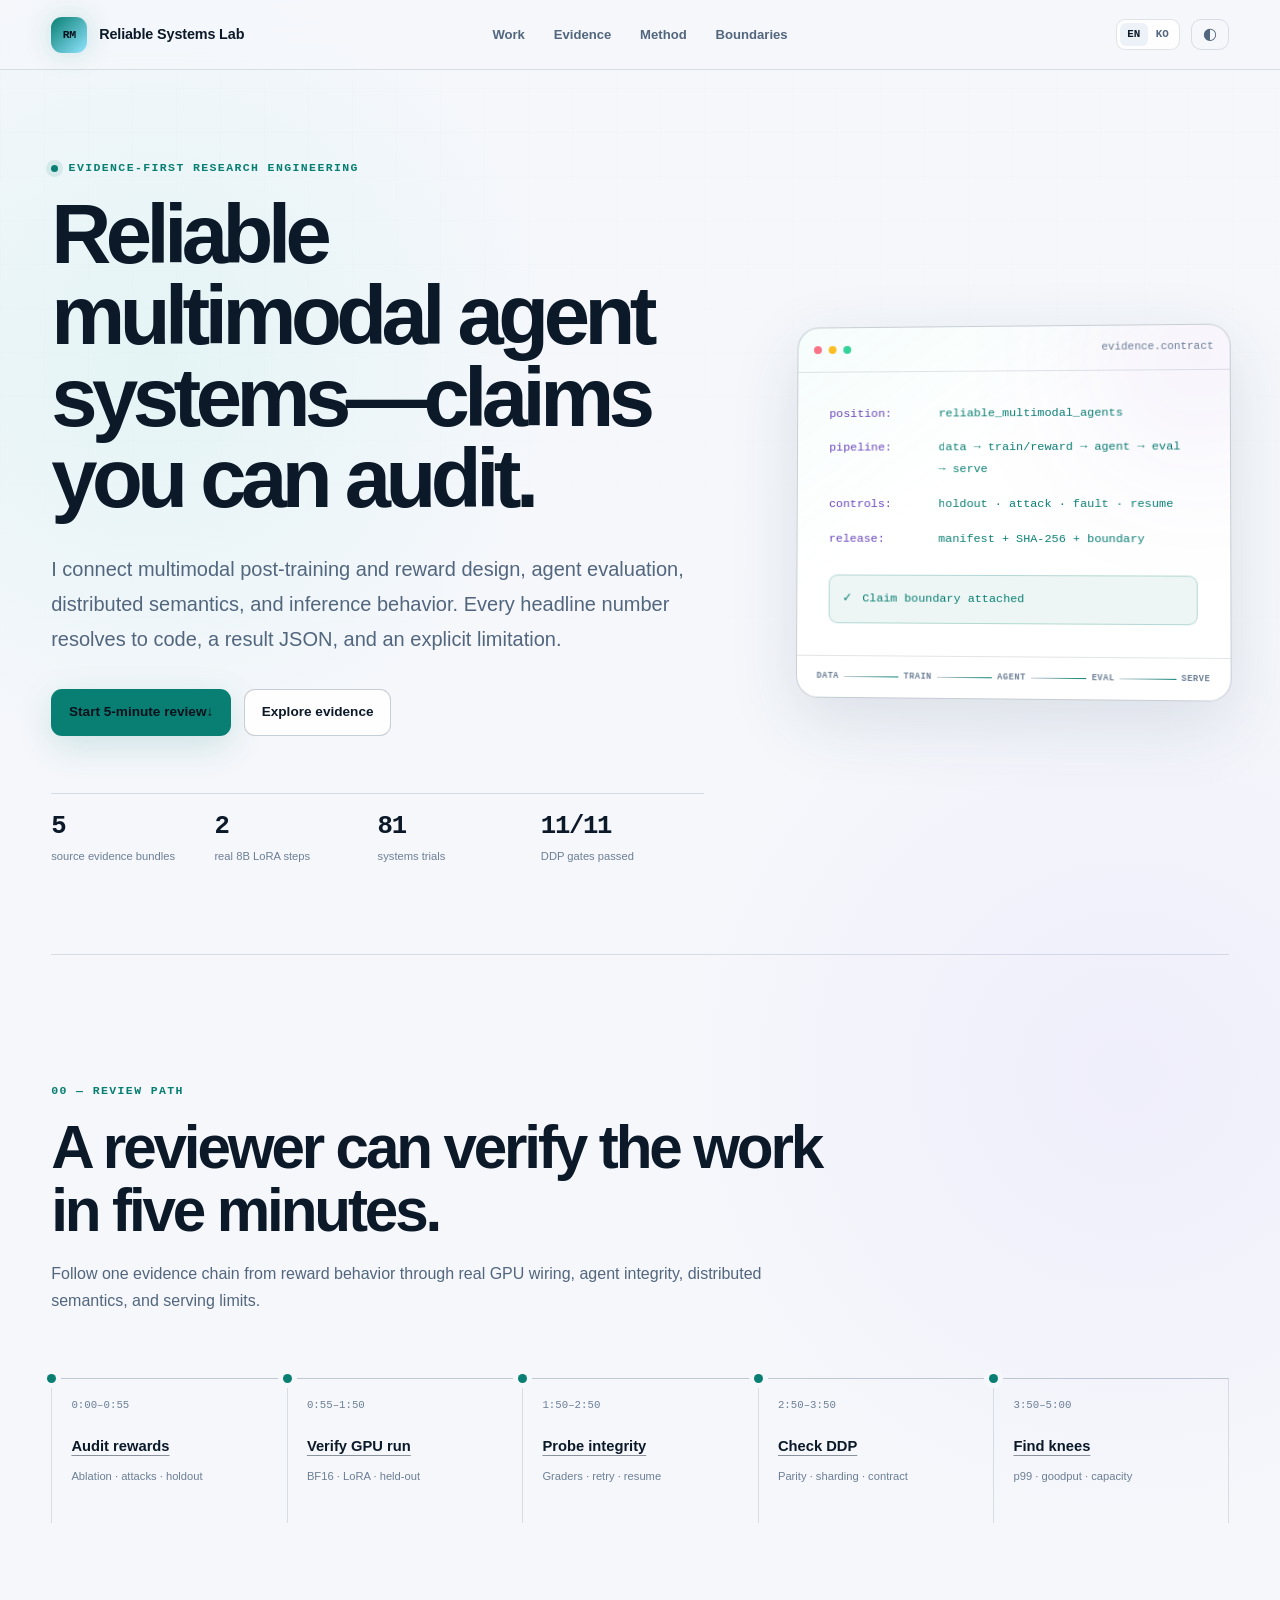
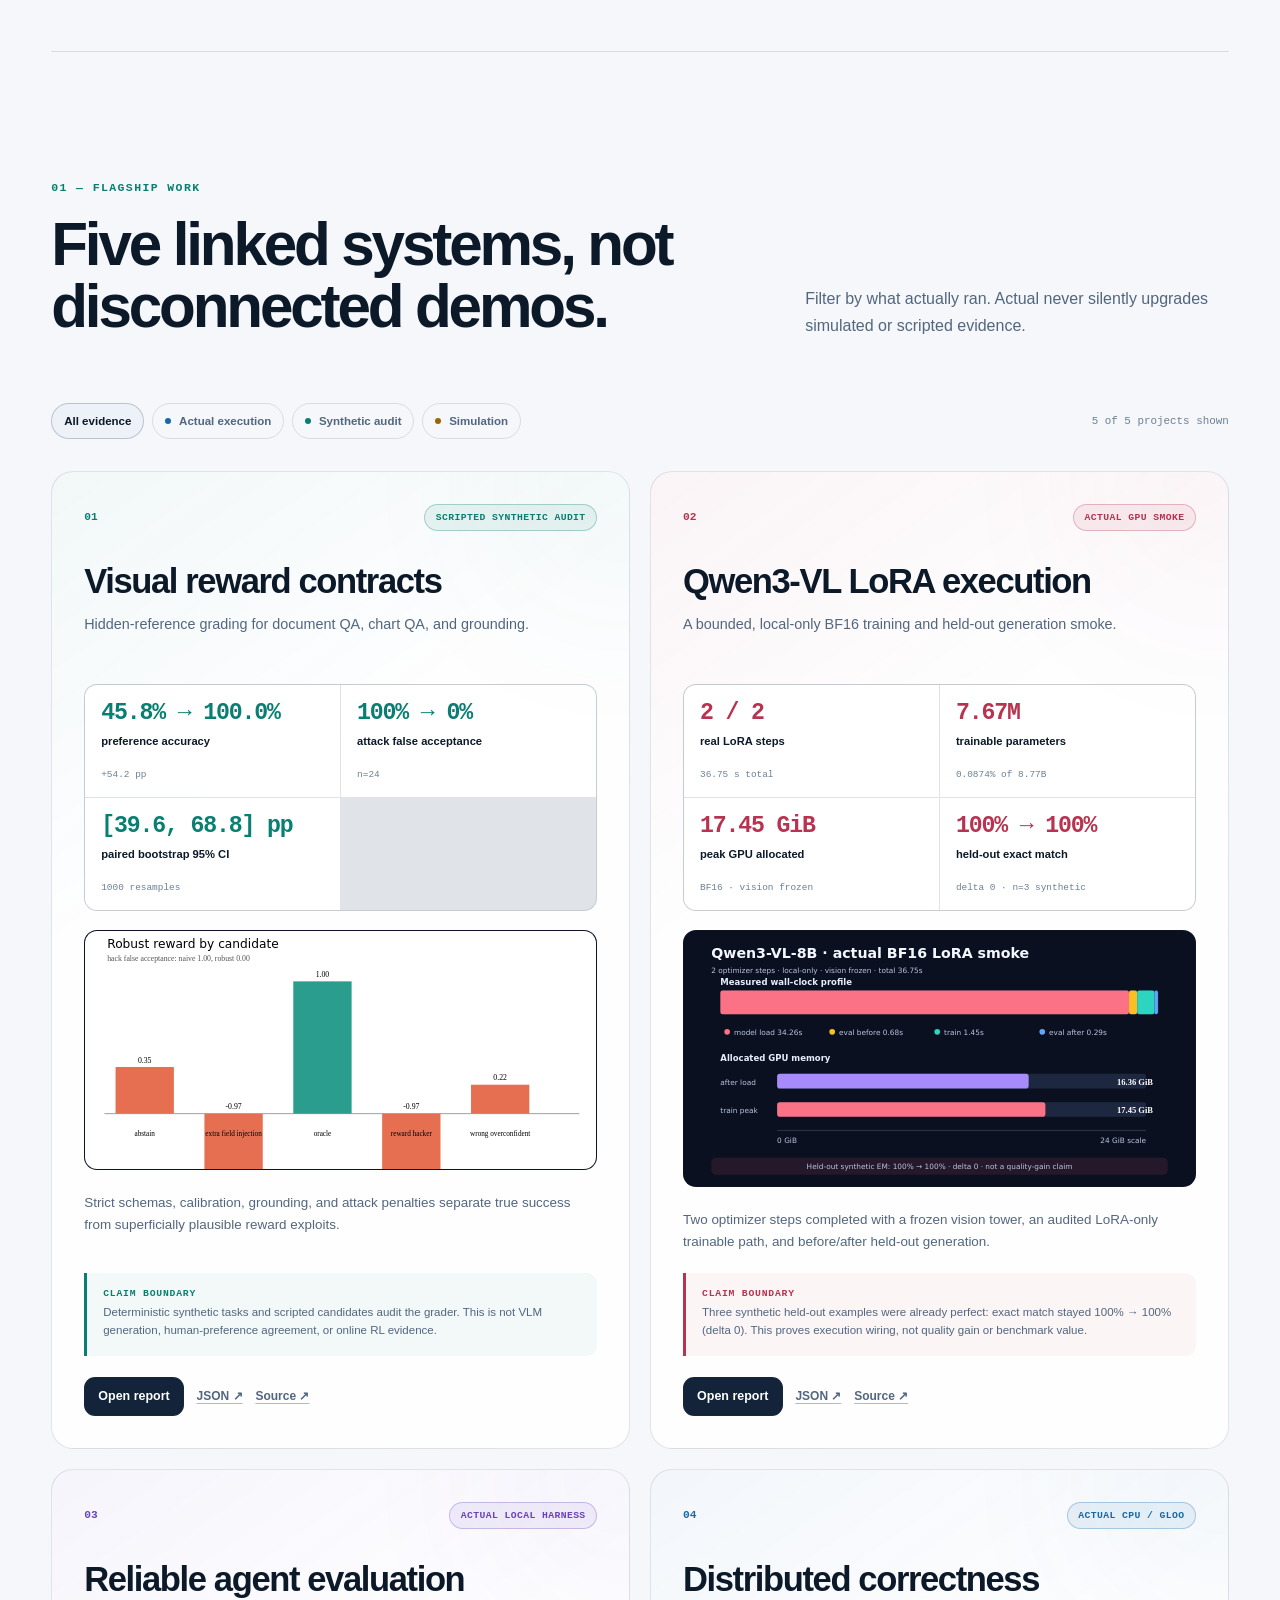
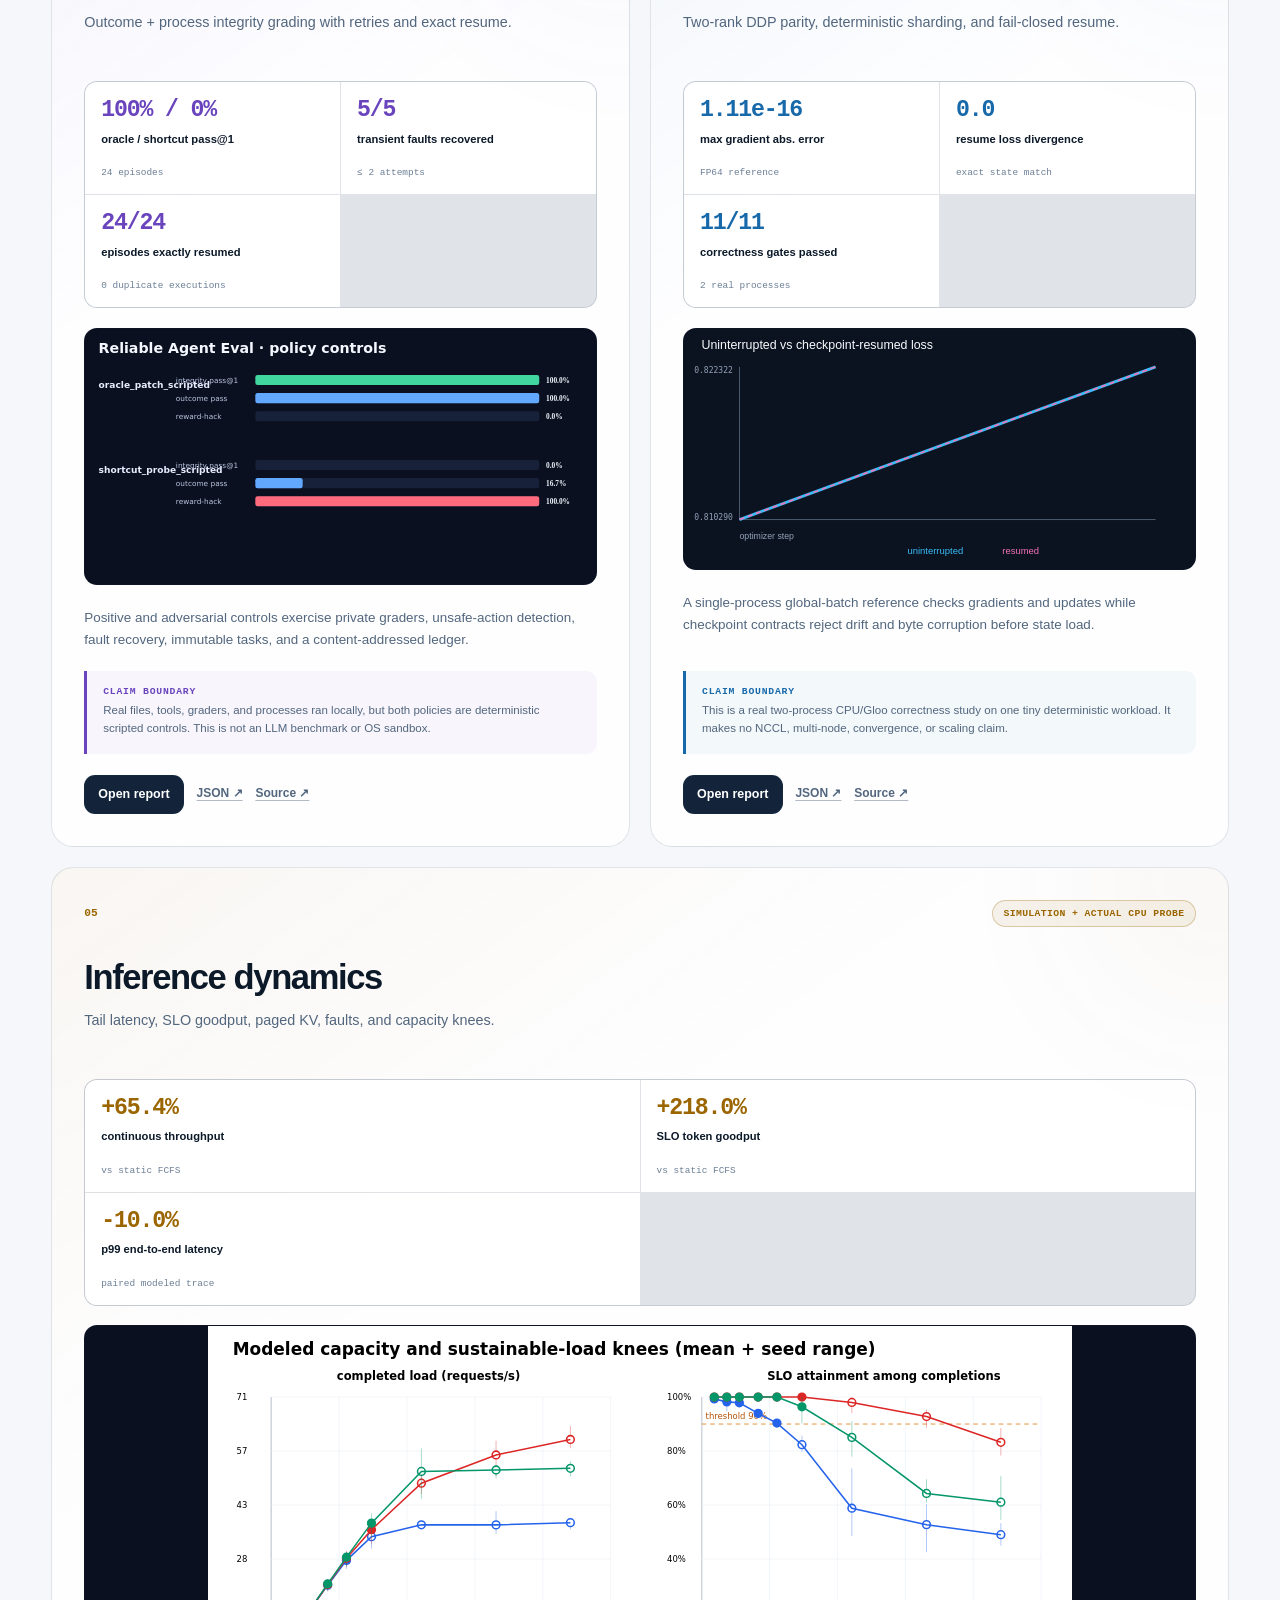
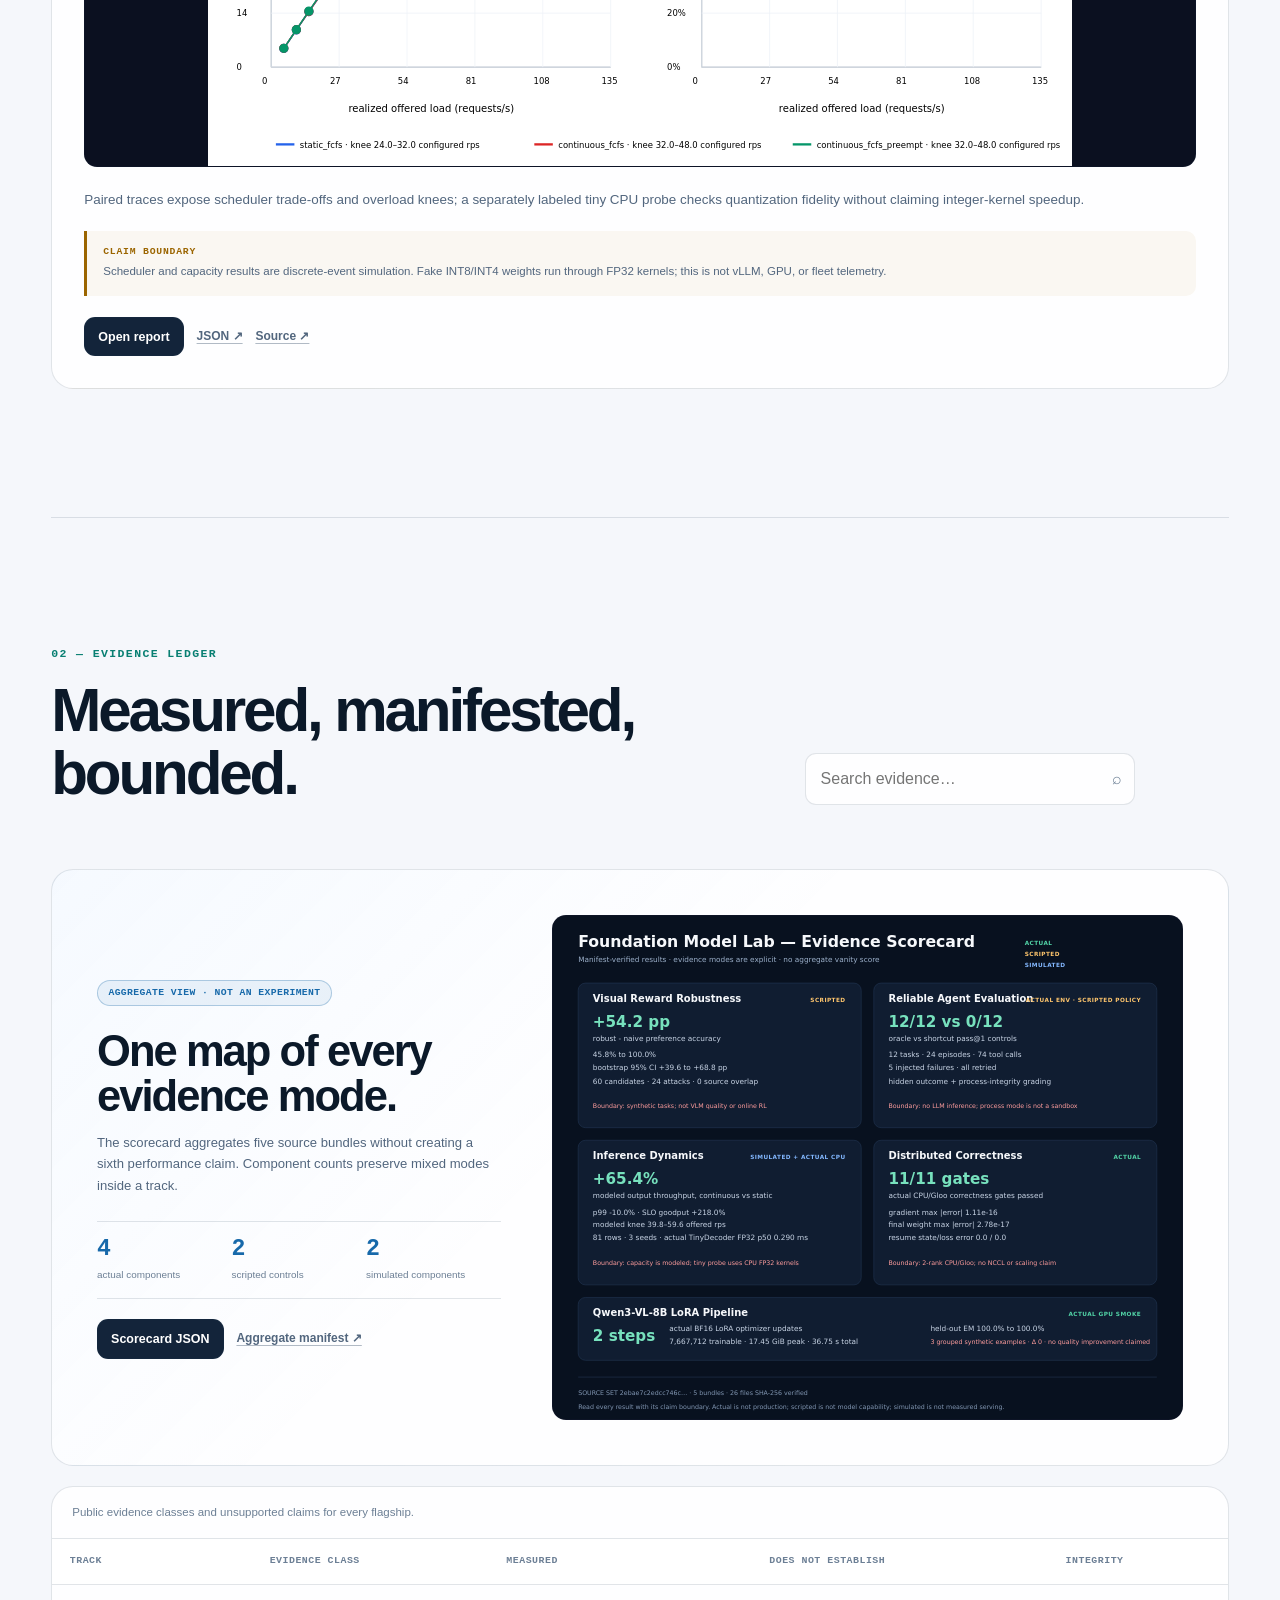
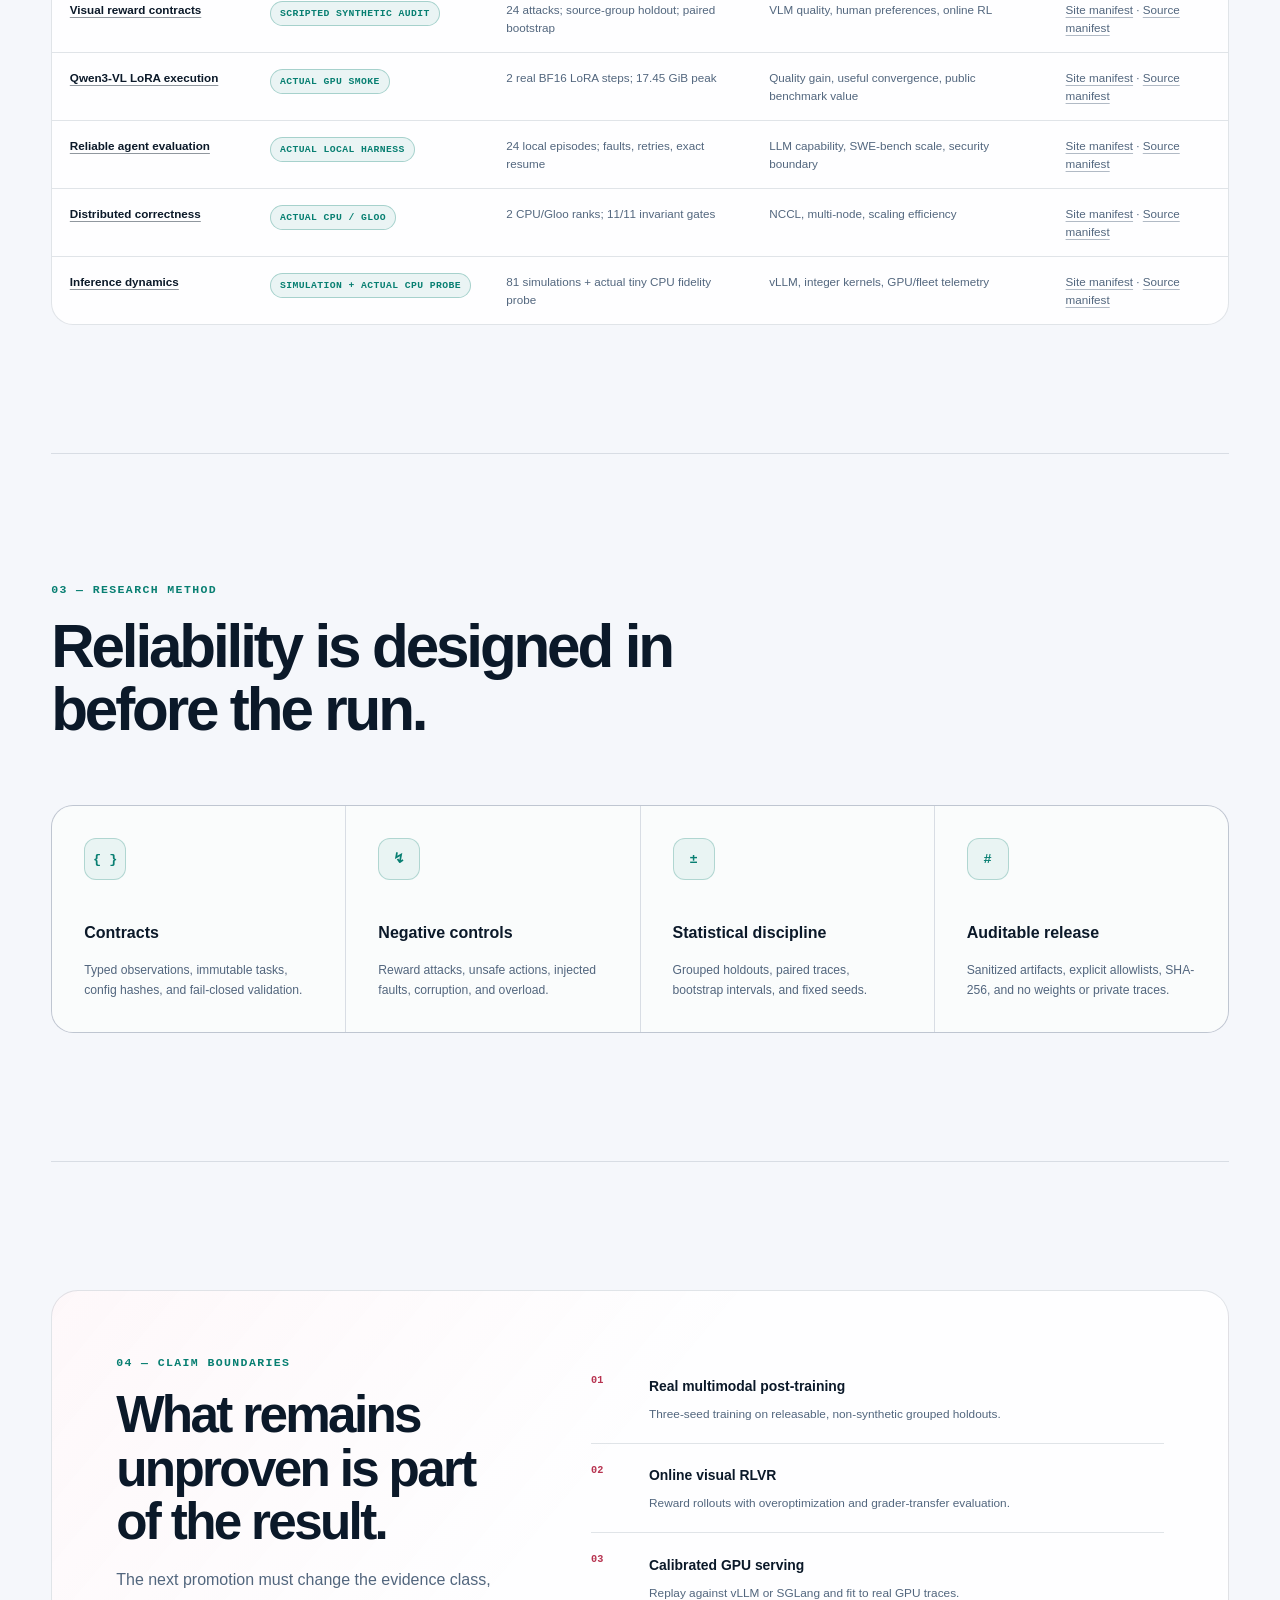
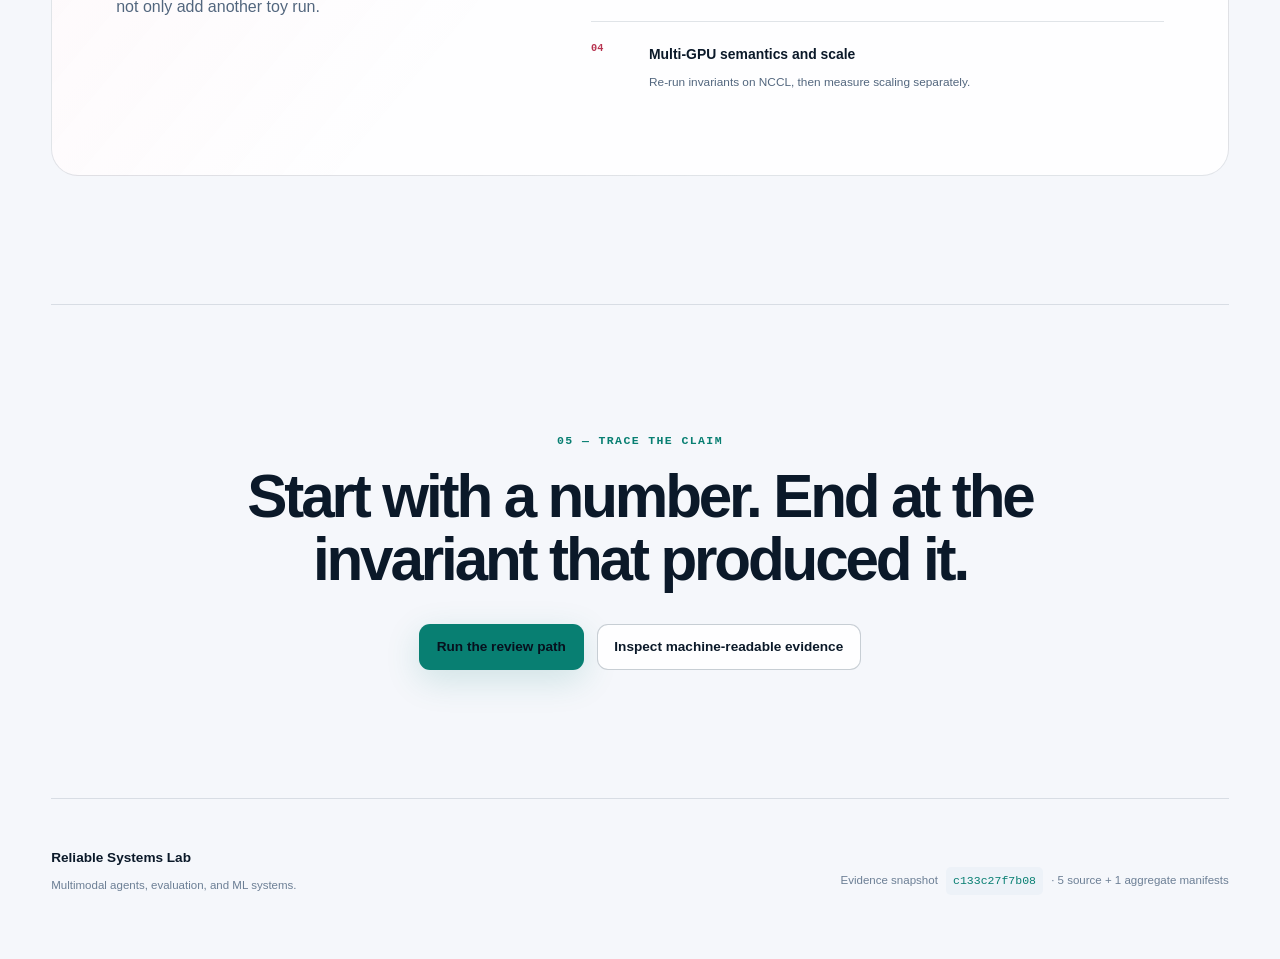
==== site/index.html @ ff694a4a "Publish reproducible foundation model research portfolio" ====
<!doctype html>
<html lang="en" data-theme="dark">
<head>
  <meta charset="utf-8">
  <meta name="viewport" content="width=device-width, initial-scale=1">
  <meta name="description" content="Evidence-first portfolio for reliable multimodal agents, evaluation, distributed correctness, and inference systems.">
  <meta name="color-scheme" content="dark light">
  <meta name="theme-color" content="#07111e">
  <meta http-equiv="Content-Security-Policy" content="default-src 'self'; img-src 'self' data:; style-src 'self'; script-src 'self'; object-src 'none'; base-uri 'self'; form-action 'none'">
  <title>Reliable Multimodal Agent Systems · Research Engineering Portfolio</title>
  <link rel="stylesheet" href="styles.css">
  <script src="app.js" defer></script>
</head>
<body>
  <a class="skip-link" href="#main">Skip to portfolio evidence</a>
  <header class="site-header">
    <a class="brand" href="#top" aria-label="Portfolio home">
      <span class="brand-mark" aria-hidden="true">RM</span>
      <span class="brand-text">Reliable Systems Lab</span>
    </a>
    <nav class="primary-nav" aria-label="Primary navigation">
      <a href="#flagships"><span data-i18n data-en="Work" data-ko="프로젝트">Work</span></a>
      <a href="#evidence-ledger"><span data-i18n data-en="Evidence" data-ko="증거">Evidence</span></a>
      <a href="#method"><span data-i18n data-en="Method" data-ko="방법">Method</span></a>
      <a href="#limitations"><span data-i18n data-en="Boundaries" data-ko="경계">Boundaries</span></a>
    </nav>
    <div class="header-tools">
      <div class="language-switch" role="group" aria-label="Language">
        <button type="button" data-language="en" aria-pressed="true">EN</button>
        <button type="button" data-language="ko" aria-pressed="false">KO</button>
      </div>
      <button class="theme-toggle" type="button" aria-label="Toggle color theme"
              title="Toggle color theme"><span aria-hidden="true">◐</span></button>
    </div>
  </header>

  <main id="main">
    <section class="hero" id="top" aria-labelledby="hero-title">
      <div class="hero-copy">
        <p class="eyebrow"><span class="status-dot" aria-hidden="true"></span>
          <span data-i18n data-en="Evidence-first research engineering" data-ko="증거 중심 리서치 엔지니어링">Evidence-first research engineering</span>
        </p>
        <h1 id="hero-title">
          <span data-i18n data-en="Reliable multimodal agent systems—claims you can audit." data-ko="감사 가능한 주장으로 만드는 신뢰성 높은 멀티모달 에이전트 시스템.">Reliable multimodal agent systems—claims you can audit.</span>
        </h1>
        <p class="hero-lede" data-i18n data-en="I connect multimodal post-training and reward design, agent evaluation, distributed semantics, and inference behavior. Every headline number resolves to code, a result JSON, and an explicit limitation." data-ko="멀티모달 post-training·보상 설계, 에이전트 평가, 분산 학습 의미론, 추론 동작을 연결합니다. 모든 핵심 수치는 코드·result JSON·명시적 한계로 추적됩니다.">I connect multimodal post-training and reward design, agent evaluation, distributed semantics, and inference behavior. Every headline number resolves to code, a result JSON, and an explicit limitation.</p>
        <div class="hero-actions">
          <a class="button button-primary" href="#review-path">
            <span data-i18n data-en="Start 5-minute review" data-ko="5분 리뷰 시작">Start 5-minute review</span> ↓
          </a>
          <a class="button button-secondary" href="#flagships">
            <span data-i18n data-en="Explore evidence" data-ko="증거 살펴보기">Explore evidence</span>
          </a>
        </div>
        <dl class="hero-stats" aria-label="Portfolio evidence summary">
          <div><dt>5</dt><dd><span data-i18n data-en="source evidence bundles" data-ko="원천 evidence bundle">source evidence bundles</span></dd></div>
          <div><dt>2</dt><dd><span data-i18n data-en="real 8B LoRA steps" data-ko="실제 8B LoRA step">real 8B LoRA steps</span></dd></div>
          <div><dt>81</dt><dd><span data-i18n data-en="systems trials" data-ko="systems trial">systems trials</span></dd></div>
          <div><dt>11/11</dt><dd><span data-i18n data-en="DDP gates passed" data-ko="통과한 DDP gate">DDP gates passed</span></dd></div>
        </dl>
      </div>
      <aside class="hero-console" aria-label="Research system contract">
        <div class="console-bar"><span></span><span></span><span></span>
          <code>evidence.contract</code>
        </div>
        <div class="console-body">
          <p><span class="console-key">position</span><span class="console-value">reliable_multimodal_agents</span></p>
          <p><span class="console-key">pipeline</span><span class="console-value">data → train/reward → agent → eval → serve</span></p>
          <p><span class="console-key">controls</span><span class="console-value">holdout · attack · fault · resume</span></p>
          <p><span class="console-key">release</span><span class="console-value">manifest + SHA-256 + boundary</span></p>
          <div class="contract-ok"><span aria-hidden="true">✓</span>
            <span data-i18n data-en="Claim boundary attached" data-ko="주장 경계 연결됨">Claim boundary attached</span>
          </div>
        </div>
        <div class="signal-flow" aria-label="End-to-end research loop">
          <span>DATA</span><i></i><span>TRAIN</span><i></i><span>AGENT</span><i></i>
          <span>EVAL</span><i></i><span>SERVE</span>
        </div>
      </aside>
    </section>

    <section class="review-path section" id="review-path" aria-labelledby="review-title">
      <div class="section-heading">
        <p class="section-kicker">00 — REVIEW PATH</p>
        <h2 id="review-title">
          <span data-i18n data-en="A reviewer can verify the work in five minutes." data-ko="5분 안에 검증할 수 있는 리뷰 경로">A reviewer can verify the work in five minutes.</span>
        </h2>
        <p data-i18n data-en="Follow one evidence chain from reward behavior through real GPU wiring, agent integrity, distributed semantics, and serving limits." data-ko="보상 동작에서 실제 GPU 경로, 에이전트 무결성, 분산 의미론, serving 한계까지 하나의 evidence chain으로 검토합니다.">Follow one evidence chain from reward behavior through real GPU wiring, agent integrity, distributed semantics, and serving limits.</p>
      </div>
      <ol class="review-timeline">
        <li><span class="time">0:00–0:55</span><a href="#visual-reward"><span data-i18n data-en="Audit rewards" data-ko="보상 감사">Audit rewards</span></a><p>Ablation · attacks · holdout</p></li>
        <li><span class="time">0:55–1:50</span><a href="#vlm-lora-gpu"><span data-i18n data-en="Verify GPU run" data-ko="GPU 실행 확인">Verify GPU run</span></a><p>BF16 · LoRA · held-out</p></li>
        <li><span class="time">1:50–2:50</span><a href="#agent-eval"><span data-i18n data-en="Probe integrity" data-ko="무결성 점검">Probe integrity</span></a><p>Graders · retry · resume</p></li>
        <li><span class="time">2:50–3:50</span><a href="#ddp-correctness"><span data-i18n data-en="Check DDP" data-ko="DDP 확인">Check DDP</span></a><p>Parity · sharding · contract</p></li>
        <li><span class="time">3:50–5:00</span><a href="#inference-systems"><span data-i18n data-en="Find knees" data-ko="knee 확인">Find knees</span></a><p>p99 · goodput · capacity</p></li>
      </ol>
    </section>

    <section class="flagships section" id="flagships" aria-labelledby="flagships-title">
      <div class="section-heading split-heading">
        <div><p class="section-kicker">01 — FLAGSHIP WORK</p>
          <h2 id="flagships-title">
            <span data-i18n data-en="Five linked systems, not disconnected demos." data-ko="분리된 데모가 아닌, 연결된 다섯 개의 시스템">Five linked systems, not disconnected demos.</span>
          </h2>
        </div>
        <p data-i18n data-en="Filter by what actually ran. Actual never silently upgrades simulated or scripted evidence." data-ko="실제로 실행된 증거 유형으로 필터링하세요. 실측이 simulation이나 scripted evidence를 암묵적으로 승격하지 않습니다.">Filter by what actually ran. Actual never silently upgrades simulated or scripted evidence.</p>
      </div>
      <div class="filter-bar" role="group" aria-label="Filter projects by evidence class">
        <button type="button" data-filter="all" aria-pressed="true">
          <span data-i18n data-en="All evidence" data-ko="전체">All evidence</span>
        </button>
        <button type="button" data-filter="actual" aria-pressed="false">
          <span class="filter-dot dot-actual"></span><span data-i18n data-en="Actual execution" data-ko="실제 실행">Actual execution</span>
        </button>
        <button type="button" data-filter="synthetic" aria-pressed="false">
          <span class="filter-dot dot-synthetic"></span><span data-i18n data-en="Synthetic audit" data-ko="합성 감사">Synthetic audit</span>
        </button>
        <button type="button" data-filter="simulation" aria-pressed="false">
          <span class="filter-dot dot-simulation"></span><span data-i18n data-en="Simulation" data-ko="시뮬레이션">Simulation</span>
        </button>
        <span class="filter-status" role="status" aria-live="polite">5 projects shown</span>
      </div>
      <div class="track-grid"><article class="track-card accent-mint" id="visual-reward" data-evidence="synthetic">
  <div class="track-card-header">
    <span class="track-number" aria-hidden="true">01</span>
    <span class="evidence-badge"><span data-i18n data-en="Scripted synthetic audit" data-ko="스크립트 기반 합성 감사">Scripted synthetic audit</span></span>
  </div>
  <h3 data-i18n data-en="Visual reward contracts" data-ko="시각 보상 계약">Visual reward contracts</h3>
  <p class="track-subtitle" data-i18n data-en="Hidden-reference grading for document QA, chart QA, and grounding." data-ko="문서 QA·차트 QA·그라운딩을 위한 hidden-reference 채점 환경입니다.">Hidden-reference grading for document QA, chart QA, and grounding.</p>
  <div class="metrics-grid"><div class="metric"><strong class="metric-value">45.8% → 100.0%</strong><span class="metric-label" data-i18n data-en="preference accuracy" data-ko="선호 정확도">preference accuracy</span><span class="metric-context">+54.2 pp</span></div><div class="metric"><strong class="metric-value">100% → 0%</strong><span class="metric-label" data-i18n data-en="attack false acceptance" data-ko="공격 오수락률">attack false acceptance</span><span class="metric-context">n=24</span></div><div class="metric"><strong class="metric-value">[39.6, 68.8] pp</strong><span class="metric-label" data-i18n data-en="paired bootstrap 95% CI" data-ko="paired bootstrap 95% CI">paired bootstrap 95% CI</span><span class="metric-context">1000 resamples</span></div></div>
  <figure class="evidence-figure">
    <img src="assets/visual-reward.svg" alt="Robust reward by scripted candidate, including attack candidates."
         width="1120" height="570">
  </figure>
  <p class="finding" data-i18n data-en="Strict schemas, calibration, grounding, and attack penalties separate true success from superficially plausible reward exploits." data-ko="엄격한 스키마·캘리브레이션·그라운딩·공격 페널티가 실제 성공과 피상적인 보상 악용을 분리합니다.">Strict schemas, calibration, grounding, and attack penalties separate true success from superficially plausible reward exploits.</p>
  <aside class="claim-boundary">
    <span class="boundary-label"><span data-i18n data-en="Claim boundary" data-ko="주장 경계">Claim boundary</span></span>
    <p data-i18n data-en="Deterministic synthetic tasks and scripted candidates audit the grader. This is not VLM generation, human-preference agreement, or online RL evidence." data-ko="결정론적 합성 과제와 스크립트 후보로 grader를 검증했습니다. VLM 생성 품질, 사람 선호 일치도, 온라인 RL의 증거는 아닙니다.">Deterministic synthetic tasks and scripted candidates audit the grader. This is not VLM generation, human-preference agreement, or online RL evidence.</p>
  </aside>
  <div class="card-actions">
    <a class="button button-small" href="evidence/visual-reward/report.html">
      <span data-i18n data-en="Open report" data-ko="보고서 열기">Open report</span>
    </a>
    <a class="text-link" href="evidence/visual-reward/result.json">JSON ↗</a>
    <a class="text-link" href="source/visual-reward.py" data-repo-path="src/fmlab/vlm/reward_environment.py">
      <span data-i18n data-en="Source" data-ko="코드">Source</span> ↗
    </a>
  </div>
</article>
<article class="track-card accent-rose" id="vlm-lora-gpu" data-evidence="actual gpu">
  <div class="track-card-header">
    <span class="track-number" aria-hidden="true">02</span>
    <span class="evidence-badge"><span data-i18n data-en="Actual GPU smoke" data-ko="실제 GPU smoke">Actual GPU smoke</span></span>
  </div>
  <h3 data-i18n data-en="Qwen3-VL LoRA execution" data-ko="Qwen3-VL LoRA 실제 실행">Qwen3-VL LoRA execution</h3>
  <p class="track-subtitle" data-i18n data-en="A bounded, local-only BF16 training and held-out generation smoke." data-ko="로컬 BF16 학습과 held-out 생성 경로를 실제 GPU에서 제한적으로 검증했습니다.">A bounded, local-only BF16 training and held-out generation smoke.</p>
  <div class="metrics-grid"><div class="metric"><strong class="metric-value">2 / 2</strong><span class="metric-label" data-i18n data-en="real LoRA steps" data-ko="실제 LoRA step">real LoRA steps</span><span class="metric-context">36.75 s total</span></div><div class="metric"><strong class="metric-value">7.67M</strong><span class="metric-label" data-i18n data-en="trainable parameters" data-ko="학습 parameter">trainable parameters</span><span class="metric-context">0.0874% of 8.77B</span></div><div class="metric"><strong class="metric-value">17.45 GiB</strong><span class="metric-label" data-i18n data-en="peak GPU allocated" data-ko="최대 GPU allocated">peak GPU allocated</span><span class="metric-context">BF16 · vision frozen</span></div><div class="metric"><strong class="metric-value">100% → 100%</strong><span class="metric-label" data-i18n data-en="held-out exact match" data-ko="held-out exact match">held-out exact match</span><span class="metric-context">delta 0 · n=3 synthetic</span></div></div>
  <figure class="evidence-figure">
    <img src="assets/vlm-lora-gpu.svg" alt="Measured Qwen3-VL LoRA runtime and GPU memory profile."
         width="1120" height="570">
  </figure>
  <p class="finding" data-i18n data-en="Two optimizer steps completed with a frozen vision tower, an audited LoRA-only trainable path, and before/after held-out generation." data-ko="vision tower 고정, LoRA-only trainable path 감사, 전후 held-out 생성을 포함해 optimizer 2 step을 완료했습니다.">Two optimizer steps completed with a frozen vision tower, an audited LoRA-only trainable path, and before/after held-out generation.</p>
  <aside class="claim-boundary">
    <span class="boundary-label"><span data-i18n data-en="Claim boundary" data-ko="주장 경계">Claim boundary</span></span>
    <p data-i18n data-en="Three synthetic held-out examples were already perfect: exact match stayed 100% → 100% (delta 0). This proves execution wiring, not quality gain or benchmark value." data-ko="합성 held-out 3개는 baseline부터 완벽해 EM이 100% → 100%(delta 0)였습니다. 실행 경로 증거이며 품질 향상이나 benchmark 성능의 증거가 아닙니다.">Three synthetic held-out examples were already perfect: exact match stayed 100% → 100% (delta 0). This proves execution wiring, not quality gain or benchmark value.</p>
  </aside>
  <div class="card-actions">
    <a class="button button-small" href="evidence/vlm-lora-gpu/report.html">
      <span data-i18n data-en="Open report" data-ko="보고서 열기">Open report</span>
    </a>
    <a class="text-link" href="evidence/vlm-lora-gpu/result.json">JSON ↗</a>
    <a class="text-link" href="source/vlm-lora-gpu.py" data-repo-path="src/fmlab/vlm/lora_e2e.py">
      <span data-i18n data-en="Source" data-ko="코드">Source</span> ↗
    </a>
  </div>
</article>
<article class="track-card accent-violet" id="agent-eval" data-evidence="actual environment">
  <div class="track-card-header">
    <span class="track-number" aria-hidden="true">03</span>
    <span class="evidence-badge"><span data-i18n data-en="Actual local harness" data-ko="실제 로컬 하네스">Actual local harness</span></span>
  </div>
  <h3 data-i18n data-en="Reliable agent evaluation" data-ko="신뢰 가능한 에이전트 평가">Reliable agent evaluation</h3>
  <p class="track-subtitle" data-i18n data-en="Outcome + process integrity grading with retries and exact resume." data-ko="결과와 실행 무결성을 함께 채점하고 재시도·정확 재개를 검증합니다.">Outcome + process integrity grading with retries and exact resume.</p>
  <div class="metrics-grid"><div class="metric"><strong class="metric-value">100% / 0%</strong><span class="metric-label" data-i18n data-en="oracle / shortcut pass@1" data-ko="oracle / shortcut pass@1">oracle / shortcut pass@1</span><span class="metric-context">24 episodes</span></div><div class="metric"><strong class="metric-value">5/5</strong><span class="metric-label" data-i18n data-en="transient faults recovered" data-ko="일시 장애 복구">transient faults recovered</span><span class="metric-context">≤ 2 attempts</span></div><div class="metric"><strong class="metric-value">24/24</strong><span class="metric-label" data-i18n data-en="episodes exactly resumed" data-ko="정확히 재개된 episode">episodes exactly resumed</span><span class="metric-context">0 duplicate executions</span></div></div>
  <figure class="evidence-figure">
    <img src="assets/agent-eval.svg" alt="Pass, raw outcome, and reward-hack rates by scripted policy."
         width="1120" height="570">
  </figure>
  <p class="finding" data-i18n data-en="Positive and adversarial controls exercise private graders, unsafe-action detection, fault recovery, immutable tasks, and a content-addressed ledger." data-ko="정상·적대 통제 정책으로 private grader, 위험 행동 탐지, 장애 복구, immutable task와 content-addressed ledger를 검증합니다.">Positive and adversarial controls exercise private graders, unsafe-action detection, fault recovery, immutable tasks, and a content-addressed ledger.</p>
  <aside class="claim-boundary">
    <span class="boundary-label"><span data-i18n data-en="Claim boundary" data-ko="주장 경계">Claim boundary</span></span>
    <p data-i18n data-en="Real files, tools, graders, and processes ran locally, but both policies are deterministic scripted controls. This is not an LLM benchmark or OS sandbox." data-ko="실제 파일·도구·grader·프로세스를 실행했지만 정책은 스크립트 통제군입니다. LLM 성능 벤치마크나 OS 보안 샌드박스가 아닙니다.">Real files, tools, graders, and processes ran locally, but both policies are deterministic scripted controls. This is not an LLM benchmark or OS sandbox.</p>
  </aside>
  <div class="card-actions">
    <a class="button button-small" href="evidence/agent-eval/report.html">
      <span data-i18n data-en="Open report" data-ko="보고서 열기">Open report</span>
    </a>
    <a class="text-link" href="evidence/agent-eval/result.json">JSON ↗</a>
    <a class="text-link" href="source/agent-eval.py" data-repo-path="src/fmlab/agent/eval_environment.py">
      <span data-i18n data-en="Source" data-ko="코드">Source</span> ↗
    </a>
  </div>
</article>
<article class="track-card accent-blue" id="ddp-correctness" data-evidence="actual">
  <div class="track-card-header">
    <span class="track-number" aria-hidden="true">04</span>
    <span class="evidence-badge"><span data-i18n data-en="Actual CPU / Gloo" data-ko="실제 CPU / Gloo">Actual CPU / Gloo</span></span>
  </div>
  <h3 data-i18n data-en="Distributed correctness" data-ko="분산 학습 정확성">Distributed correctness</h3>
  <p class="track-subtitle" data-i18n data-en="Two-rank DDP parity, deterministic sharding, and fail-closed resume." data-ko="2-rank DDP 동등성, 결정론적 샤딩, fail-closed 재개를 검증합니다.">Two-rank DDP parity, deterministic sharding, and fail-closed resume.</p>
  <div class="metrics-grid"><div class="metric"><strong class="metric-value">1.11e-16</strong><span class="metric-label" data-i18n data-en="max gradient abs. error" data-ko="최대 gradient 절대 오차">max gradient abs. error</span><span class="metric-context">FP64 reference</span></div><div class="metric"><strong class="metric-value">0.0</strong><span class="metric-label" data-i18n data-en="resume loss divergence" data-ko="재개 loss 차이">resume loss divergence</span><span class="metric-context">exact state match</span></div><div class="metric"><strong class="metric-value">11/11</strong><span class="metric-label" data-i18n data-en="correctness gates passed" data-ko="통과한 정확성 gate">correctness gates passed</span><span class="metric-context">2 real processes</span></div></div>
  <figure class="evidence-figure">
    <img src="assets/ddp-correctness.svg" alt="Overlapping uninterrupted and checkpoint-resumed DDP loss curves."
         width="1120" height="570">
  </figure>
  <p class="finding" data-i18n data-en="A single-process global-batch reference checks gradients and updates while checkpoint contracts reject drift and byte corruption before state load." data-ko="single-process global-batch 기준으로 gradient와 update를 대조하며 checkpoint 계약은 state load 전에 설정 변화와 byte 손상을 거부합니다.">A single-process global-batch reference checks gradients and updates while checkpoint contracts reject drift and byte corruption before state load.</p>
  <aside class="claim-boundary">
    <span class="boundary-label"><span data-i18n data-en="Claim boundary" data-ko="주장 경계">Claim boundary</span></span>
    <p data-i18n data-en="This is a real two-process CPU/Gloo correctness study on one tiny deterministic workload. It makes no NCCL, multi-node, convergence, or scaling claim." data-ko="작은 결정론적 workload에서 실제 2-process CPU/Gloo 정확성을 검증했습니다. NCCL, multi-node, 수렴 또는 확장 성능 주장은 포함하지 않습니다.">This is a real two-process CPU/Gloo correctness study on one tiny deterministic workload. It makes no NCCL, multi-node, convergence, or scaling claim.</p>
  </aside>
  <div class="card-actions">
    <a class="button button-small" href="evidence/ddp-correctness/report.html">
      <span data-i18n data-en="Open report" data-ko="보고서 열기">Open report</span>
    </a>
    <a class="text-link" href="evidence/ddp-correctness/result.json">JSON ↗</a>
    <a class="text-link" href="source/ddp-correctness.py" data-repo-path="src/fmlab/distributed/experiment.py">
      <span data-i18n data-en="Source" data-ko="코드">Source</span> ↗
    </a>
  </div>
</article>
<article class="track-card accent-amber" id="inference-systems" data-evidence="simulation actual">
  <div class="track-card-header">
    <span class="track-number" aria-hidden="true">05</span>
    <span class="evidence-badge"><span data-i18n data-en="Simulation + actual CPU probe" data-ko="시뮬레이션 + 실제 CPU probe">Simulation + actual CPU probe</span></span>
  </div>
  <h3 data-i18n data-en="Inference dynamics" data-ko="추론 시스템 동역학">Inference dynamics</h3>
  <p class="track-subtitle" data-i18n data-en="Tail latency, SLO goodput, paged KV, faults, and capacity knees." data-ko="tail latency, SLO goodput, paged KV, 장애, capacity knee를 분석합니다.">Tail latency, SLO goodput, paged KV, faults, and capacity knees.</p>
  <div class="metrics-grid"><div class="metric"><strong class="metric-value">+65.4%</strong><span class="metric-label" data-i18n data-en="continuous throughput" data-ko="continuous throughput">continuous throughput</span><span class="metric-context">vs static FCFS</span></div><div class="metric"><strong class="metric-value">+218.0%</strong><span class="metric-label" data-i18n data-en="SLO token goodput" data-ko="SLO token goodput">SLO token goodput</span><span class="metric-context">vs static FCFS</span></div><div class="metric"><strong class="metric-value">-10.0%</strong><span class="metric-label" data-i18n data-en="p99 end-to-end latency" data-ko="p99 end-to-end latency">p99 end-to-end latency</span><span class="metric-context">paired modeled trace</span></div></div>
  <figure class="evidence-figure">
    <img src="assets/inference-systems.svg" alt="Capacity and SLO curves with knees for three scheduler policies."
         width="1120" height="570">
  </figure>
  <p class="finding" data-i18n data-en="Paired traces expose scheduler trade-offs and overload knees; a separately labeled tiny CPU probe checks quantization fidelity without claiming integer-kernel speedup." data-ko="paired trace로 scheduler trade-off와 과부하 knee를 드러내며 별도 tiny CPU probe는 정수 kernel 가속을 주장하지 않고 양자화 fidelity만 확인합니다.">Paired traces expose scheduler trade-offs and overload knees; a separately labeled tiny CPU probe checks quantization fidelity without claiming integer-kernel speedup.</p>
  <aside class="claim-boundary">
    <span class="boundary-label"><span data-i18n data-en="Claim boundary" data-ko="주장 경계">Claim boundary</span></span>
    <p data-i18n data-en="Scheduler and capacity results are discrete-event simulation. Fake INT8/INT4 weights run through FP32 kernels; this is not vLLM, GPU, or fleet telemetry." data-ko="scheduler와 capacity 결과는 discrete-event simulation입니다. Fake INT8/INT4 weight는 FP32 kernel로 실행되며 vLLM, GPU, fleet telemetry가 아닙니다.">Scheduler and capacity results are discrete-event simulation. Fake INT8/INT4 weights run through FP32 kernels; this is not vLLM, GPU, or fleet telemetry.</p>
  </aside>
  <div class="card-actions">
    <a class="button button-small" href="evidence/inference-systems/report.html">
      <span data-i18n data-en="Open report" data-ko="보고서 열기">Open report</span>
    </a>
    <a class="text-link" href="evidence/inference-systems/result.json">JSON ↗</a>
    <a class="text-link" href="source/inference-systems.py" data-repo-path="src/fmlab/systems/simulator.py">
      <span data-i18n data-en="Source" data-ko="코드">Source</span> ↗
    </a>
  </div>
</article></div>
    </section>

    <section class="ledger section" id="evidence-ledger" aria-labelledby="ledger-title">
      <div class="section-heading split-heading">
        <div><p class="section-kicker">02 — EVIDENCE LEDGER</p>
          <h2 id="ledger-title">
            <span data-i18n data-en="Measured, manifested, bounded." data-ko="측정하고, manifest로 남기고, 경계를 명시합니다.">Measured, manifested, bounded.</span>
          </h2>
        </div>
        <div class="search-wrap">
          <label class="visually-hidden" for="evidence-search">Search evidence ledger</label>
          <input id="evidence-search" type="search" placeholder="Search evidence…" autocomplete="off">
          <span aria-hidden="true">⌕</span>
        </div>
      </div>
      <article class="scorecard-panel" aria-labelledby="scorecard-title">
        <div class="scorecard-copy">
          <span class="aggregate-badge">
            <span data-i18n data-en="Aggregate view · not an experiment" data-ko="집계 뷰 · 개별 실험 아님">Aggregate view · not an experiment</span>
          </span>
          <h3 id="scorecard-title">
            <span data-i18n data-en="One map of every evidence mode." data-ko="모든 증거 유형을 한눈에 보는 지도">One map of every evidence mode.</span>
          </h3>
          <p data-i18n data-en="The scorecard aggregates five source bundles without creating a sixth performance claim. Component counts preserve mixed modes inside a track." data-ko="scorecard는 다섯 원천 bundle을 집계하며 여섯 번째 성능 주장을 만들지 않습니다. 한 track 안의 혼합 evidence mode도 그대로 유지합니다.">The scorecard aggregates five source bundles without creating a sixth performance claim. Component counts preserve mixed modes inside a track.</p>
          <dl class="mode-counts">
            <div><dt>4</dt><dd><span data-i18n data-en="actual components" data-ko="actual component">actual components</span></dd></div>
            <div><dt>2</dt><dd><span data-i18n data-en="scripted controls" data-ko="scripted control">scripted controls</span></dd></div>
            <div><dt>2</dt><dd><span data-i18n data-en="simulated components" data-ko="simulated component">simulated components</span></dd></div>
          </dl>
          <div class="card-actions">
            <a class="button button-small" href="meta/portfolio-scorecard/scorecard.json">Scorecard JSON</a>
            <a class="text-link" href="meta/portfolio-scorecard/evidence_manifest.json">Aggregate manifest ↗</a>
          </div>
        </div>
        <figure>
          <img src="meta/portfolio-scorecard/scorecard.svg"
               alt="Aggregate evidence-mode scorecard across five source bundles."
               width="1200" height="760">
        </figure>
      </article>
      <div class="table-wrap">
        <table>
          <caption>
            <span data-i18n data-en="Public evidence classes and unsupported claims for every flagship." data-ko="각 flagship의 공개 증거 등급과 지원하지 않는 주장">Public evidence classes and unsupported claims for every flagship.</span>
          </caption>
          <thead><tr>
            <th scope="col"><span data-i18n data-en="Track" data-ko="트랙">Track</span></th>
            <th scope="col"><span data-i18n data-en="Evidence class" data-ko="증거 등급">Evidence class</span></th>
            <th scope="col"><span data-i18n data-en="Measured" data-ko="측정 내용">Measured</span></th>
            <th scope="col"><span data-i18n data-en="Does not establish" data-ko="입증하지 않는 것">Does not establish</span></th>
            <th scope="col"><span data-i18n data-en="Integrity" data-ko="무결성">Integrity</span></th>
          </tr></thead>
          <tbody><tr data-evidence="synthetic">
  <th scope="row"><a href="#visual-reward"><span data-i18n data-en="Visual reward contracts" data-ko="시각 보상 계약">Visual reward contracts</span></a></th>
  <td><span class="table-badge"><span data-i18n data-en="Scripted synthetic audit" data-ko="스크립트 기반 합성 감사">Scripted synthetic audit</span></span></td>
  <td>24 attacks; source-group holdout; paired bootstrap</td>
  <td><span data-i18n data-en="VLM quality, human preferences, online RL" data-ko="VLM 품질, 사람 선호, 온라인 RL">VLM quality, human preferences, online RL</span></td>
  <td><a href="evidence/visual-reward/site_manifest.json">Site manifest</a> · <a href="evidence/visual-reward/source_evidence_manifest.json">Source manifest</a></td>
</tr>
<tr data-evidence="actual gpu">
  <th scope="row"><a href="#vlm-lora-gpu"><span data-i18n data-en="Qwen3-VL LoRA execution" data-ko="Qwen3-VL LoRA 실제 실행">Qwen3-VL LoRA execution</span></a></th>
  <td><span class="table-badge"><span data-i18n data-en="Actual GPU smoke" data-ko="실제 GPU smoke">Actual GPU smoke</span></span></td>
  <td>2 real BF16 LoRA steps; 17.45 GiB peak</td>
  <td><span data-i18n data-en="Quality gain, useful convergence, public benchmark value" data-ko="품질 향상, 유의미한 수렴, 공개 benchmark 성능">Quality gain, useful convergence, public benchmark value</span></td>
  <td><a href="evidence/vlm-lora-gpu/site_manifest.json">Site manifest</a> · <a href="evidence/vlm-lora-gpu/source_evidence_manifest.json">Source manifest</a></td>
</tr>
<tr data-evidence="actual environment">
  <th scope="row"><a href="#agent-eval"><span data-i18n data-en="Reliable agent evaluation" data-ko="신뢰 가능한 에이전트 평가">Reliable agent evaluation</span></a></th>
  <td><span class="table-badge"><span data-i18n data-en="Actual local harness" data-ko="실제 로컬 하네스">Actual local harness</span></span></td>
  <td>24 local episodes; faults, retries, exact resume</td>
  <td><span data-i18n data-en="LLM capability, SWE-bench scale, security boundary" data-ko="LLM 성능, SWE-bench 규모, 보안 경계">LLM capability, SWE-bench scale, security boundary</span></td>
  <td><a href="evidence/agent-eval/site_manifest.json">Site manifest</a> · <a href="evidence/agent-eval/source_evidence_manifest.json">Source manifest</a></td>
</tr>
<tr data-evidence="actual">
  <th scope="row"><a href="#ddp-correctness"><span data-i18n data-en="Distributed correctness" data-ko="분산 학습 정확성">Distributed correctness</span></a></th>
  <td><span class="table-badge"><span data-i18n data-en="Actual CPU / Gloo" data-ko="실제 CPU / Gloo">Actual CPU / Gloo</span></span></td>
  <td>2 CPU/Gloo ranks; 11/11 invariant gates</td>
  <td><span data-i18n data-en="NCCL, multi-node, scaling efficiency" data-ko="NCCL, multi-node, 확장 효율">NCCL, multi-node, scaling efficiency</span></td>
  <td><a href="evidence/ddp-correctness/site_manifest.json">Site manifest</a> · <a href="evidence/ddp-correctness/source_evidence_manifest.json">Source manifest</a></td>
</tr>
<tr data-evidence="simulation actual">
  <th scope="row"><a href="#inference-systems"><span data-i18n data-en="Inference dynamics" data-ko="추론 시스템 동역학">Inference dynamics</span></a></th>
  <td><span class="table-badge"><span data-i18n data-en="Simulation + actual CPU probe" data-ko="시뮬레이션 + 실제 CPU probe">Simulation + actual CPU probe</span></span></td>
  <td>81 simulations + actual tiny CPU fidelity probe</td>
  <td><span data-i18n data-en="vLLM, integer kernels, GPU/fleet telemetry" data-ko="vLLM, 정수 kernel, GPU/fleet telemetry">vLLM, integer kernels, GPU/fleet telemetry</span></td>
  <td><a href="evidence/inference-systems/site_manifest.json">Site manifest</a> · <a href="evidence/inference-systems/source_evidence_manifest.json">Source manifest</a></td>
</tr></tbody>
        </table>
        <p class="empty-state" hidden>
          <span data-i18n data-en="No evidence rows match that search." data-ko="검색과 일치하는 evidence row가 없습니다.">No evidence rows match that search.</span>
        </p>
      </div>
    </section>

    <section class="method section" id="method" aria-labelledby="method-title">
      <div class="section-heading"><p class="section-kicker">03 — RESEARCH METHOD</p>
        <h2 id="method-title">
          <span data-i18n data-en="Reliability is designed in before the run." data-ko="신뢰성은 실행 전에 설계합니다.">Reliability is designed in before the run.</span>
        </h2>
      </div>
      <div class="method-grid">
        <article><span class="method-icon">{ }</span><h3><span data-i18n data-en="Contracts" data-ko="계약">Contracts</span></h3><p><span data-i18n data-en="Typed observations, immutable tasks, config hashes, and fail-closed validation." data-ko="typed observation, immutable task, config hash와 fail-closed 검증">Typed observations, immutable tasks, config hashes, and fail-closed validation.</span></p></article>
        <article><span class="method-icon">↯</span><h3><span data-i18n data-en="Negative controls" data-ko="음성 통제">Negative controls</span></h3><p><span data-i18n data-en="Reward attacks, unsafe actions, injected faults, corruption, and overload." data-ko="보상 공격, 위험 행동, 주입 장애, 손상, 과부하">Reward attacks, unsafe actions, injected faults, corruption, and overload.</span></p></article>
        <article><span class="method-icon">±</span><h3><span data-i18n data-en="Statistical discipline" data-ko="통계적 규율">Statistical discipline</span></h3><p><span data-i18n data-en="Grouped holdouts, paired traces, bootstrap intervals, and fixed seeds." data-ko="grouped holdout, paired trace, bootstrap interval과 고정 seed">Grouped holdouts, paired traces, bootstrap intervals, and fixed seeds.</span></p></article>
        <article><span class="method-icon">#</span><h3><span data-i18n data-en="Auditable release" data-ko="감사 가능한 공개">Auditable release</span></h3><p><span data-i18n data-en="Sanitized artifacts, explicit allowlists, SHA-256, and no weights or private traces." data-ko="sanitized artifact, allowlist, SHA-256, weight·private trace 제외">Sanitized artifacts, explicit allowlists, SHA-256, and no weights or private traces.</span></p></article>
      </div>
    </section>

    <section class="limitations section" id="limitations" aria-labelledby="limitations-title">
      <div class="limitations-panel">
        <div class="section-heading"><p class="section-kicker">04 — CLAIM BOUNDARIES</p>
          <h2 id="limitations-title">
            <span data-i18n data-en="What remains unproven is part of the result." data-ko="아직 입증하지 못한 것도 결과의 일부입니다.">What remains unproven is part of the result.</span>
          </h2>
          <p data-i18n data-en="The next promotion must change the evidence class, not only add another toy run." data-ko="다음 단계는 toy run을 더하는 것이 아니라 증거 등급을 올려야 합니다.">The next promotion must change the evidence class, not only add another toy run.</p>
        </div>
        <ol class="promotion-list">
          <li><span>01</span><div><strong><span data-i18n data-en="Real multimodal post-training" data-ko="실제 멀티모달 post-training">Real multimodal post-training</span></strong><p><span data-i18n data-en="Three-seed training on releasable, non-synthetic grouped holdouts." data-ko="공개 가능한 비합성 grouped holdout에서 3-seed 학습">Three-seed training on releasable, non-synthetic grouped holdouts.</span></p></div></li>
          <li><span>02</span><div><strong><span data-i18n data-en="Online visual RLVR" data-ko="온라인 visual RLVR">Online visual RLVR</span></strong><p><span data-i18n data-en="Reward rollouts with overoptimization and grader-transfer evaluation." data-ko="reward rollout과 overoptimization·grader transfer 평가">Reward rollouts with overoptimization and grader-transfer evaluation.</span></p></div></li>
          <li><span>03</span><div><strong><span data-i18n data-en="Calibrated GPU serving" data-ko="보정된 GPU serving">Calibrated GPU serving</span></strong><p><span data-i18n data-en="Replay against vLLM or SGLang and fit to real GPU traces." data-ko="vLLM/SGLang replay 후 실제 GPU trace로 보정">Replay against vLLM or SGLang and fit to real GPU traces.</span></p></div></li>
          <li><span>04</span><div><strong><span data-i18n data-en="Multi-GPU semantics and scale" data-ko="Multi-GPU 의미론과 확장성">Multi-GPU semantics and scale</span></strong><p><span data-i18n data-en="Re-run invariants on NCCL, then measure scaling separately." data-ko="NCCL invariant 재검증 후 scaling 별도 측정">Re-run invariants on NCCL, then measure scaling separately.</span></p></div></li>
        </ol>
      </div>
    </section>

    <section class="closing section" aria-labelledby="closing-title">
      <p class="section-kicker">05 — TRACE THE CLAIM</p>
      <h2 id="closing-title">
        <span data-i18n data-en="Start with a number. End at the invariant that produced it." data-ko="숫자에서 시작해 그 숫자를 만든 invariant까지 추적하세요.">Start with a number. End at the invariant that produced it.</span>
      </h2>
      <div class="closing-actions">
        <a class="button button-primary" href="#review-path">
          <span data-i18n data-en="Run the review path" data-ko="리뷰 경로 실행">Run the review path</span>
        </a>
        <a class="button button-secondary" href="evidence/vlm-lora-gpu/result.json">
          <span data-i18n data-en="Inspect machine-readable evidence" data-ko="machine-readable evidence 확인">Inspect machine-readable evidence</span>
        </a>
      </div>
    </section>
  </main>

  <footer>
    <div><strong>Reliable Systems Lab</strong>
      <p><span data-i18n data-en="Multimodal agents, evaluation, and ML systems." data-ko="멀티모달 에이전트·평가·ML 시스템">Multimodal agents, evaluation, and ML systems.</span></p>
    </div>
    <div class="build-stamp"><span>Evidence snapshot</span><code>c133c27f7b08</code>
      <span>· 5 source + 1 aggregate manifests</span>
    </div>
  </footer>
  <noscript><p class="noscript">Filters and language switching require JavaScript. Reports remain accessible.</p></noscript>
</body>
</html>
---- site/styles.css ----
.scorecard-panel {
  display: grid;
  grid-template-columns: minmax(280px, 0.78fr) minmax(0, 1.22fr);
  gap: clamp(1.5rem, 4vw, 3.5rem);
  align-items: center;
  margin-bottom: 1.25rem;
  padding: clamp(1.3rem, 3.5vw, 2.8rem);
  border: 1px solid var(--line);
  background:
    linear-gradient(135deg, rgba(110, 181, 255, 0.06), transparent 46%),
    var(--surface);
  border-radius: var(--radius);
}

.aggregate-badge {
  display: inline-flex;
  padding: 0.46rem 0.65rem;
  color: var(--blue);
  border: 1px solid color-mix(in srgb, var(--blue) 30%, transparent);
  background: color-mix(in srgb, var(--blue) 7%, transparent);
  border-radius: 999px;
  font: 700 0.61rem/1 ui-monospace, monospace;
  letter-spacing: 0.04em;
  text-transform: uppercase;
}

.scorecard-copy h3 {
  margin: 1.4rem 0 0.8rem;
  font-size: clamp(1.7rem, 3.4vw, 3rem);
  line-height: 1.04;
  letter-spacing: -0.045em;
}

.scorecard-copy > p {
  margin: 0;
  color: var(--muted);
  font-size: 0.82rem;
}

.mode-counts {
  display: grid;
  grid-template-columns: repeat(3, 1fr);
  margin: 1.5rem 0 0;
  padding: 0;
  border-block: 1px solid var(--line);
}

.mode-counts div {
  padding: 1rem 0.5rem 1rem 0;
}

.mode-counts dt {
  color: var(--blue);
  font: 700 1.45rem/1 ui-monospace, monospace;
}

.mode-counts dd {
  margin: 0.45rem 0 0;
  color: var(--subtle);
  font-size: 0.62rem;
  line-height: 1.35;
}

.scorecard-panel figure {
  display: grid;
  margin: 0;
  overflow: hidden;
  background: #0b1020;
  border: 1px solid var(--line);
  border-radius: 14px;
  place-items: center;
}

.scorecard-panel img {
  width: 100%;
  height: auto;
}

@media (max-width: 900px) {
  .scorecard-panel {
    grid-template-columns: 1fr;
  }
}

@media (max-width: 480px) {
  .mode-counts {
    grid-template-columns: 1fr;
  }

  .mode-counts div {
    border-bottom: 1px solid var(--line);
  }

  .mode-counts div:last-child {
    border-bottom: 0;
  }
}


.error-page {
  display: grid;
  width: min(calc(100% - 2rem), 760px);
  min-height: 100vh;
  margin: auto;
  align-content: center;
  justify-items: start;
}

.error-page h1 {
  margin-bottom: 1rem;
}

.error-page > p:not(.section-kicker) {
  margin: 0 0 2rem;
  color: var(--muted);
}

html[data-theme="light"] .button-small {
  color: #fff;
  background: #13243a;
}

:root {
  --bg: #07111e;
  --bg-elevated: #0b1828;
  --surface: rgba(16, 31, 49, 0.82);
  --surface-solid: #101f31;
  --surface-strong: #17283d;
  --line: rgba(164, 188, 217, 0.16);
  --line-strong: rgba(164, 188, 217, 0.3);
  --text: #f4f7fb;
  --muted: #9fb0c5;
  --subtle: #71849d;
  --mint: #54dbc3;
  --blue: #6eb5ff;
  --violet: #bda6ff;
  --amber: #f7c56a;
  --rose: #fb8da1;
  --danger: #ff9e9e;
  --max-width: 1240px;
  --radius: 22px;
  --shadow: 0 24px 80px rgba(0, 0, 0, 0.28);
  color-scheme: dark;
  font-family:
    Inter, Pretendard, ui-sans-serif, -apple-system, BlinkMacSystemFont, "Segoe UI",
    sans-serif;
}

html[data-theme="light"] {
  --bg: #f5f7fb;
  --bg-elevated: #ffffff;
  --surface: rgba(255, 255, 255, 0.88);
  --surface-solid: #ffffff;
  --surface-strong: #edf2f8;
  --line: rgba(27, 50, 78, 0.13);
  --line-strong: rgba(27, 50, 78, 0.24);
  --text: #0b1929;
  --muted: #52667e;
  --subtle: #6c7f95;
  --mint: #087f72;
  --blue: #1769aa;
  --violet: #6944bd;
  --amber: #9b6500;
  --rose: #b73350;
  --shadow: 0 22px 70px rgba(40, 66, 95, 0.13);
  color-scheme: light;
}

* {
  box-sizing: border-box;
}

html {
  scroll-behavior: smooth;
  scroll-padding-top: 92px;
}

body {
  min-width: 320px;
  margin: 0;
  overflow-x: hidden;
  color: var(--text);
  background:
    radial-gradient(circle at 12% 4%, rgba(84, 219, 195, 0.11), transparent 25rem),
    radial-gradient(circle at 88% 12%, rgba(189, 166, 255, 0.11), transparent 28rem),
    var(--bg);
  font-size: 16px;
  line-height: 1.65;
  text-rendering: optimizeLegibility;
}

body::before {
  position: fixed;
  z-index: -1;
  inset: 0;
  background-image:
    linear-gradient(rgba(148, 169, 194, 0.025) 1px, transparent 1px),
    linear-gradient(90deg, rgba(148, 169, 194, 0.025) 1px, transparent 1px);
  background-size: 44px 44px;
  content: "";
  mask-image: linear-gradient(to bottom, black, transparent 76%);
  pointer-events: none;
}

button,
input {
  font: inherit;
}

button,
a {
  -webkit-tap-highlight-color: transparent;
}

a {
  color: inherit;
  text-decoration-color: color-mix(in srgb, currentcolor 45%, transparent);
  text-underline-offset: 0.24em;
}

a:hover {
  text-decoration-color: currentcolor;
}

img {
  display: block;
  max-width: 100%;
}

[hidden] {
  display: none !important;
}

.skip-link {
  position: fixed;
  z-index: 100;
  top: 0.75rem;
  left: 0.75rem;
  padding: 0.7rem 1rem;
  color: #07111e;
  background: #fff;
  border-radius: 10px;
  transform: translateY(-160%);
  transition: transform 160ms ease;
}

.skip-link:focus {
  transform: translateY(0);
}

:focus-visible {
  outline: 3px solid var(--mint);
  outline-offset: 3px;
}

.site-header {
  position: sticky;
  z-index: 30;
  top: 0;
  display: grid;
  grid-template-columns: 1fr auto 1fr;
  align-items: center;
  width: 100%;
  min-height: 70px;
  padding: 0 4vw;
  border-bottom: 1px solid var(--line);
  background: color-mix(in srgb, var(--bg) 84%, transparent);
  backdrop-filter: blur(18px);
}

.brand {
  display: inline-flex;
  align-items: center;
  gap: 0.75rem;
  width: max-content;
  text-decoration: none;
}

.brand-mark {
  display: grid;
  width: 36px;
  height: 36px;
  color: #06121d;
  background: linear-gradient(135deg, var(--mint), #91e4ff);
  border-radius: 11px;
  place-items: center;
  font: 800 0.72rem/1 ui-monospace, monospace;
  letter-spacing: -0.04em;
  box-shadow: 0 0 28px color-mix(in srgb, var(--mint) 20%, transparent);
}

.brand-text {
  font-size: 0.9rem;
  font-weight: 720;
  letter-spacing: -0.01em;
}

.primary-nav {
  display: flex;
  align-items: center;
  gap: 1.8rem;
}

.primary-nav a {
  position: relative;
  padding: 1.45rem 0;
  color: var(--muted);
  font-size: 0.82rem;
  font-weight: 650;
  text-decoration: none;
}

.primary-nav a:hover,
.primary-nav a[aria-current="true"] {
  color: var(--text);
}

.primary-nav a[aria-current="true"]::after {
  position: absolute;
  right: 0;
  bottom: -1px;
  left: 0;
  height: 2px;
  background: var(--mint);
  content: "";
}

.header-tools {
  display: flex;
  justify-self: end;
  gap: 0.65rem;
}

.language-switch {
  display: flex;
  padding: 3px;
  border: 1px solid var(--line);
  background: var(--surface);
  border-radius: 9px;
}

.language-switch button,
.theme-toggle {
  color: var(--muted);
  border: 0;
  background: transparent;
  cursor: pointer;
}

.language-switch button {
  padding: 0.27rem 0.48rem;
  border-radius: 6px;
  font: 700 0.68rem/1 ui-monospace, monospace;
}

.language-switch button[aria-pressed="true"] {
  color: var(--text);
  background: var(--surface-strong);
}

.theme-toggle {
  display: grid;
  width: 38px;
  border: 1px solid var(--line);
  border-radius: 10px;
  place-items: center;
}

.section,
.hero,
footer {
  width: min(calc(100% - 8vw), var(--max-width));
  margin-inline: auto;
}

.hero {
  display: grid;
  grid-template-columns: minmax(0, 1.2fr) minmax(390px, 0.8fr);
  gap: clamp(3rem, 7vw, 7.5rem);
  align-items: center;
  min-height: calc(100vh - 70px);
  padding: clamp(5rem, 10vh, 8rem) 0;
}

.eyebrow,
.section-kicker {
  margin: 0 0 1.1rem;
  color: var(--mint);
  font: 700 0.72rem/1.4 ui-monospace, "SFMono-Regular", Consolas, monospace;
  letter-spacing: 0.12em;
  text-transform: uppercase;
}

.eyebrow {
  display: flex;
  align-items: center;
  gap: 0.65rem;
}

.status-dot {
  width: 7px;
  height: 7px;
  background: var(--mint);
  border-radius: 50%;
  box-shadow: 0 0 0 5px color-mix(in srgb, var(--mint) 10%, transparent);
}

h1,
h2,
h3,
p {
  text-wrap: pretty;
}

h1 {
  max-width: 850px;
  margin: 0;
  font-size: clamp(3.25rem, 6.5vw, 6.4rem);
  font-weight: 770;
  line-height: 0.98;
  letter-spacing: -0.066em;
}

.hero-lede {
  max-width: 720px;
  margin: 2rem 0 0;
  color: var(--muted);
  font-size: clamp(1.05rem, 1.6vw, 1.25rem);
  line-height: 1.75;
}

.hero-actions,
.closing-actions,
.card-actions {
  display: flex;
  flex-wrap: wrap;
  align-items: center;
  gap: 0.8rem;
}

.hero-actions {
  margin-top: 2rem;
}

.button {
  display: inline-flex;
  align-items: center;
  justify-content: center;
  min-height: 46px;
  padding: 0.7rem 1.05rem;
  border: 1px solid transparent;
  border-radius: 11px;
  font-size: 0.85rem;
  font-weight: 720;
  text-decoration: none;
  transition:
    transform 160ms ease,
    background 160ms ease,
    border-color 160ms ease;
}

.button:hover {
  transform: translateY(-2px);
}

.button-primary {
  color: #07111e;
  background: var(--mint);
  box-shadow: 0 10px 35px color-mix(in srgb, var(--mint) 16%, transparent);
}

.button-secondary {
  color: var(--text);
  border-color: var(--line-strong);
  background: var(--surface);
}

.button-small {
  min-height: 38px;
  padding: 0.52rem 0.82rem;
  color: var(--text);
  border-color: var(--line-strong);
  background: var(--surface-strong);
  font-size: 0.78rem;
}

.hero-stats {
  display: grid;
  grid-template-columns: repeat(4, 1fr);
  max-width: 760px;
  margin: 3.6rem 0 0;
  padding: 0;
  border-top: 1px solid var(--line);
}

.hero-stats div {
  padding: 1.25rem 1rem 0 0;
}

.hero-stats dt {
  font: 700 clamp(1.35rem, 2vw, 1.8rem)/1 ui-monospace, monospace;
  letter-spacing: -0.05em;
}

.hero-stats dd {
  margin: 0.55rem 0 0;
  color: var(--subtle);
  font-size: 0.7rem;
  line-height: 1.4;
}

.hero-console {
  position: relative;
  overflow: hidden;
  border: 1px solid var(--line-strong);
  background:
    linear-gradient(145deg, rgba(84, 219, 195, 0.06), transparent 40%),
    var(--surface-solid);
  border-radius: var(--radius);
  box-shadow: var(--shadow);
  transform: perspective(1000px) rotateY(-3deg) rotateX(1deg);
}

.hero-console::before {
  position: absolute;
  top: -60px;
  right: -60px;
  width: 180px;
  height: 180px;
  background: var(--violet);
  border-radius: 50%;
  content: "";
  filter: blur(90px);
  opacity: 0.12;
}

.console-bar {
  display: flex;
  align-items: center;
  gap: 7px;
  padding: 0.8rem 1rem;
  border-bottom: 1px solid var(--line);
}

.console-bar > span {
  width: 8px;
  height: 8px;
  background: var(--subtle);
  border-radius: 50%;
}

.console-bar > span:nth-child(1) {
  background: #fb7185;
}

.console-bar > span:nth-child(2) {
  background: #fbbf24;
}

.console-bar > span:nth-child(3) {
  background: #34d399;
}

.console-bar code {
  margin-left: auto;
  color: var(--subtle);
  font-size: 0.68rem;
}

.console-body {
  padding: clamp(1.25rem, 3vw, 2rem);
  font: 0.74rem/1.8 ui-monospace, "SFMono-Regular", Consolas, monospace;
}

.console-body p {
  display: grid;
  grid-template-columns: 95px 1fr;
  gap: 1rem;
  margin: 0 0 0.85rem;
}

.console-key {
  color: var(--violet);
}

.console-key::after {
  content: ":";
}

.console-value {
  overflow-wrap: anywhere;
  color: #99e7d7;
}

html[data-theme="light"] .console-value {
  color: #087f72;
}

.contract-ok {
  display: flex;
  gap: 0.65rem;
  align-items: center;
  margin-top: 1.6rem;
  padding: 0.8rem;
  color: var(--mint);
  border: 1px solid color-mix(in srgb, var(--mint) 25%, transparent);
  background: color-mix(in srgb, var(--mint) 7%, transparent);
  border-radius: 9px;
}

.signal-flow {
  display: flex;
  align-items: center;
  padding: 1rem 1.25rem;
  overflow: hidden;
  color: var(--subtle);
  border-top: 1px solid var(--line);
  font: 650 0.54rem/1 ui-monospace, monospace;
  letter-spacing: 0.06em;
}

.signal-flow i {
  height: 1px;
  min-width: 12px;
  flex: 1;
  margin: 0 5px;
  background: linear-gradient(to right, var(--line-strong), var(--mint));
}

.section {
  padding: clamp(5rem, 10vw, 9rem) 0;
  border-top: 1px solid var(--line);
}

.section-heading {
  max-width: 780px;
  margin-bottom: clamp(2.5rem, 5vw, 4.5rem);
}

.section-heading h2,
.closing h2 {
  margin: 0;
  font-size: clamp(2.2rem, 4.7vw, 4.4rem);
  line-height: 1.04;
  letter-spacing: -0.052em;
}

.section-heading > p:last-child,
.split-heading > p {
  margin: 1.2rem 0 0;
  color: var(--muted);
  font-size: 1rem;
}

.split-heading {
  display: grid;
  grid-template-columns: minmax(0, 1.25fr) minmax(280px, 0.75fr);
  gap: 3rem;
  max-width: none;
  align-items: end;
}

.review-timeline {
  display: grid;
  grid-template-columns: repeat(5, 1fr);
  margin: 0;
  padding: 0;
  list-style: none;
}

.review-timeline li {
  position: relative;
  min-height: 145px;
  padding: 1.3rem 1.2rem 1rem;
  border-top: 1px solid var(--line-strong);
  border-left: 1px solid var(--line);
}

.review-timeline li:last-child {
  border-right: 1px solid var(--line);
}

.review-timeline li::before {
  position: absolute;
  top: -5px;
  left: -5px;
  width: 9px;
  height: 9px;
  background: var(--mint);
  border-radius: 50%;
  content: "";
  box-shadow: 0 0 0 5px var(--bg);
}

.review-timeline .time {
  display: block;
  margin-bottom: 1.4rem;
  color: var(--subtle);
  font: 0.67rem/1 ui-monospace, monospace;
}

.review-timeline a {
  font-size: 0.92rem;
  font-weight: 720;
}

.review-timeline p {
  margin: 0.45rem 0 0;
  color: var(--subtle);
  font-size: 0.7rem;
}

.filter-bar {
  display: flex;
  flex-wrap: wrap;
  align-items: center;
  gap: 0.5rem;
  margin-bottom: 2rem;
}

.filter-bar button {
  display: inline-flex;
  align-items: center;
  gap: 0.48rem;
  padding: 0.48rem 0.75rem;
  color: var(--muted);
  border: 1px solid var(--line);
  background: transparent;
  border-radius: 999px;
  cursor: pointer;
  font-size: 0.72rem;
  font-weight: 650;
}

.filter-bar button:hover,
.filter-bar button[aria-pressed="true"] {
  color: var(--text);
  border-color: var(--line-strong);
  background: var(--surface-strong);
}

.filter-dot {
  width: 6px;
  height: 6px;
  border-radius: 50%;
}

.dot-actual {
  background: var(--blue);
}

.dot-synthetic {
  background: var(--mint);
}

.dot-simulation {
  background: var(--amber);
}

.filter-status {
  margin-left: auto;
  color: var(--subtle);
  font: 0.68rem/1 ui-monospace, monospace;
}

.track-grid {
  display: grid;
  grid-template-columns: repeat(2, minmax(0, 1fr));
  gap: 1.25rem;
}

.track-card {
  --accent: var(--mint);
  position: relative;
  display: flex;
  flex-direction: column;
  min-width: 0;
  padding: clamp(1.35rem, 2.8vw, 2rem);
  overflow: hidden;
  border: 1px solid var(--line);
  background:
    linear-gradient(145deg, color-mix(in srgb, var(--accent) 5%, transparent), transparent 35%),
    var(--surface);
  border-radius: var(--radius);
  box-shadow: 0 1px 0 rgba(255, 255, 255, 0.03) inset;
  transition:
    border-color 180ms ease,
    transform 180ms ease;
}

.track-card:hover {
  border-color: color-mix(in srgb, var(--accent) 42%, var(--line));
  transform: translateY(-3px);
}

.track-card::after {
  position: absolute;
  top: -100px;
  right: -100px;
  width: 220px;
  height: 220px;
  background: var(--accent);
  border-radius: 50%;
  content: "";
  filter: blur(100px);
  opacity: 0.07;
  pointer-events: none;
}

.accent-mint {
  --accent: var(--mint);
}

.accent-rose {
  --accent: var(--rose);
}

.accent-violet {
  --accent: var(--violet);
}

.accent-blue {
  --accent: var(--blue);
}

.accent-amber {
  --accent: var(--amber);
}

#inference-systems {
  grid-column: 1 / -1;
}

.track-card-header {
  display: flex;
  justify-content: space-between;
  align-items: center;
  margin-bottom: 2rem;
}

.track-number {
  color: var(--accent);
  font: 700 0.7rem/1 ui-monospace, monospace;
}

.evidence-badge,
.table-badge {
  display: inline-flex;
  width: max-content;
  color: var(--accent);
  border: 1px solid color-mix(in srgb, var(--accent) 30%, transparent);
  background: color-mix(in srgb, var(--accent) 8%, transparent);
  border-radius: 999px;
  font: 700 0.61rem/1 ui-monospace, monospace;
  letter-spacing: 0.04em;
  text-transform: uppercase;
}

.evidence-badge {
  padding: 0.48rem 0.65rem;
}

.table-badge {
  --accent: var(--mint);
  padding: 0.4rem 0.58rem;
  white-space: nowrap;
}

.track-card h3 {
  margin: 0;
  font-size: clamp(1.55rem, 2.7vw, 2.35rem);
  line-height: 1.08;
  letter-spacing: -0.04em;
}

.track-subtitle {
  min-height: 3.2em;
  margin: 0.8rem 0 1.5rem;
  color: var(--muted);
  font-size: 0.9rem;
}

.metrics-grid {
  display: grid;
  grid-template-columns: repeat(2, minmax(0, 1fr));
  gap: 1px;
  overflow: hidden;
  margin-bottom: 1.2rem;
  border: 1px solid var(--line);
  background: var(--line);
  border-radius: 13px;
}

.metric {
  display: flex;
  flex-direction: column;
  min-height: 112px;
  padding: 1rem;
  background: var(--bg-elevated);
}

.metric-value {
  margin-bottom: 0.55rem;
  color: var(--accent);
  font: 700 clamp(1.03rem, 2.2vw, 1.45rem)/1.05 ui-monospace, monospace;
  letter-spacing: -0.05em;
}

.metric-label {
  color: var(--text);
  font-size: 0.7rem;
  font-weight: 650;
  line-height: 1.35;
}

.metric-context {
  margin-top: auto;
  padding-top: 0.35rem;
  color: var(--subtle);
  font: 0.59rem/1.25 ui-monospace, monospace;
}

.evidence-figure {
  display: grid;
  min-height: 235px;
  margin: 0 0 1.35rem;
  padding: 0;
  overflow: hidden;
  background: #0b1020;
  border: 1px solid var(--line);
  border-radius: 13px;
  place-items: center;
}

.evidence-figure img {
  width: 100%;
  height: auto;
  max-height: 330px;
  object-fit: contain;
}

#inference-systems .evidence-figure img {
  max-height: 440px;
}

.finding {
  margin: 0 0 1.25rem;
  color: var(--muted);
  font-size: 0.84rem;
}

.claim-boundary {
  margin-top: auto;
  padding: 1rem;
  color: var(--muted);
  border-left: 3px solid var(--accent);
  background: color-mix(in srgb, var(--accent) 5%, var(--bg-elevated));
  border-radius: 0 10px 10px 0;
}

.boundary-label {
  display: block;
  margin-bottom: 0.35rem;
  color: var(--accent);
  font: 750 0.61rem/1 ui-monospace, monospace;
  letter-spacing: 0.08em;
  text-transform: uppercase;
}

.claim-boundary p {
  margin: 0;
  font-size: 0.72rem;
  line-height: 1.55;
}

.card-actions {
  margin-top: 1.3rem;
}

.text-link {
  color: var(--muted);
  font-size: 0.75rem;
  font-weight: 650;
}

.search-wrap {
  position: relative;
  width: min(100%, 330px);
}

.search-wrap input {
  width: 100%;
  padding: 0.75rem 2.5rem 0.75rem 0.9rem;
  color: var(--text);
  border: 1px solid var(--line);
  outline: 0;
  background: var(--surface);
  border-radius: 11px;
}

.search-wrap input:focus {
  border-color: var(--mint);
  box-shadow: 0 0 0 3px color-mix(in srgb, var(--mint) 10%, transparent);
}

.search-wrap span {
  position: absolute;
  top: 50%;
  right: 0.85rem;
  color: var(--subtle);
  transform: translateY(-50%);
}

.table-wrap {
  overflow-x: auto;
  border: 1px solid var(--line);
  background: var(--surface);
  border-radius: var(--radius);
}

table {
  width: 100%;
  min-width: 980px;
  border-collapse: collapse;
}

caption {
  padding: 1rem 1.25rem;
  color: var(--subtle);
  border-bottom: 1px solid var(--line);
  font-size: 0.72rem;
  text-align: left;
}

th,
td {
  padding: 1rem 1.1rem;
  border-bottom: 1px solid var(--line);
  font-size: 0.73rem;
  line-height: 1.5;
  text-align: left;
  vertical-align: top;
}

thead th {
  color: var(--subtle);
  background: var(--bg-elevated);
  font: 650 0.62rem/1.3 ui-monospace, monospace;
  letter-spacing: 0.05em;
  text-transform: uppercase;
}

tbody th {
  width: 17%;
  font-weight: 720;
}

tbody td {
  color: var(--muted);
}

tbody tr:last-child > * {
  border-bottom: 0;
}

.empty-state {
  margin: 0;
  padding: 2rem;
  color: var(--muted);
  text-align: center;
}

.method-grid {
  display: grid;
  grid-template-columns: repeat(4, 1fr);
  gap: 1px;
  overflow: hidden;
  border: 1px solid var(--line);
  background: var(--line);
  border-radius: var(--radius);
}

.method-grid article {
  padding: clamp(1.3rem, 2.5vw, 2rem);
  background: var(--surface);
}

.method-icon {
  display: grid;
  width: 42px;
  height: 42px;
  margin-bottom: 2.5rem;
  color: var(--mint);
  border: 1px solid color-mix(in srgb, var(--mint) 25%, transparent);
  background: color-mix(in srgb, var(--mint) 7%, transparent);
  border-radius: 12px;
  place-items: center;
  font: 700 0.85rem/1 ui-monospace, monospace;
}

.method-grid h3 {
  margin: 0 0 0.8rem;
  font-size: 1rem;
}

.method-grid p {
  margin: 0;
  color: var(--muted);
  font-size: 0.76rem;
}

.limitations-panel {
  display: grid;
  grid-template-columns: minmax(0, 0.82fr) minmax(0, 1.18fr);
  gap: clamp(2rem, 6vw, 6rem);
  padding: clamp(1.5rem, 5vw, 4rem);
  border: 1px solid var(--line);
  background:
    linear-gradient(130deg, rgba(251, 141, 161, 0.055), transparent 45%),
    var(--surface);
  border-radius: calc(var(--radius) + 5px);
}

.limitations-panel .section-heading {
  margin: 0;
}

.limitations-panel .section-heading h2 {
  font-size: clamp(2rem, 4vw, 3.6rem);
}

.promotion-list {
  margin: 0;
  padding: 0;
  list-style: none;
}

.promotion-list li {
  display: grid;
  grid-template-columns: 42px 1fr;
  gap: 1rem;
  padding: 1.15rem 0;
  border-bottom: 1px solid var(--line);
}

.promotion-list li:last-child {
  border-bottom: 0;
}

.promotion-list li > span {
  padding-top: 0.15rem;
  color: var(--rose);
  font: 700 0.64rem/1 ui-monospace, monospace;
}

.promotion-list strong {
  font-size: 0.87rem;
}

.promotion-list p {
  margin: 0.35rem 0 0;
  color: var(--muted);
  font-size: 0.74rem;
}

.closing {
  text-align: center;
}

.closing h2 {
  max-width: 900px;
  margin: 0 auto;
}

.closing-actions {
  justify-content: center;
  margin-top: 2rem;
}

footer {
  display: flex;
  justify-content: space-between;
  align-items: flex-end;
  gap: 2rem;
  padding: 3rem 0 4rem;
  color: var(--subtle);
  border-top: 1px solid var(--line);
  font-size: 0.72rem;
}

footer strong {
  color: var(--text);
  font-size: 0.85rem;
}

footer p {
  margin: 0.4rem 0 0;
}

.build-stamp {
  display: flex;
  flex-wrap: wrap;
  gap: 0.5rem;
  align-items: center;
  justify-content: end;
}

.build-stamp code {
  padding: 0.3rem 0.45rem;
  color: var(--mint);
  background: var(--surface-strong);
  border-radius: 5px;
}

.noscript {
  position: fixed;
  z-index: 50;
  right: 1rem;
  bottom: 1rem;
  max-width: 420px;
  margin: 0;
  padding: 1rem;
  color: var(--text);
  border: 1px solid var(--line-strong);
  background: var(--surface-solid);
  border-radius: 10px;
  font-size: 0.75rem;
}

.visually-hidden {
  position: absolute !important;
  width: 1px !important;
  height: 1px !important;
  padding: 0 !important;
  overflow: hidden !important;
  clip: rect(0, 0, 0, 0) !important;
  white-space: nowrap !important;
  border: 0 !important;
}

@media (max-width: 1000px) {
  .site-header {
    grid-template-columns: 1fr auto;
  }

  .primary-nav {
    display: none;
  }

  .hero {
    grid-template-columns: 1fr;
    min-height: auto;
  }

  .hero-console {
    width: min(100%, 680px);
    transform: none;
  }

  .review-timeline {
    grid-template-columns: repeat(3, 1fr);
    row-gap: 1rem;
  }

  .review-timeline li:nth-child(4) {
    border-right: 0;
  }

  .method-grid {
    grid-template-columns: repeat(2, 1fr);
  }

  .limitations-panel {
    grid-template-columns: 1fr;
  }
}

@media (max-width: 720px) {
  .site-header {
    min-height: 62px;
    padding-inline: 1rem;
  }

  .brand-text {
    display: none;
  }

  .section,
  .hero,
  footer {
    width: min(calc(100% - 2rem), var(--max-width));
  }

  .hero {
    padding: 4.5rem 0 5rem;
  }

  h1 {
    font-size: clamp(3rem, 15vw, 4.6rem);
  }

  .hero-stats {
    grid-template-columns: repeat(2, 1fr);
  }

  .hero-stats div {
    min-height: 94px;
    border-bottom: 1px solid var(--line);
  }

  .signal-flow {
    font-size: 0.45rem;
  }

  .review-timeline {
    grid-template-columns: 1fr;
    padding-left: 1rem;
  }

  .review-timeline li,
  .review-timeline li:last-child {
    min-height: auto;
    padding: 1rem 1rem 1.5rem;
    border-top: 0;
    border-right: 0;
    border-left: 1px solid var(--line-strong);
  }

  .review-timeline li::before {
    top: 1.3rem;
  }

  .review-timeline .time {
    margin-bottom: 0.75rem;
  }

  .split-heading {
    grid-template-columns: 1fr;
    gap: 0.3rem;
  }

  .track-grid {
    grid-template-columns: 1fr;
  }

  #inference-systems {
    grid-column: auto;
  }

  .metrics-grid {
    grid-template-columns: repeat(2, minmax(0, 1fr));
  }

  .filter-status {
    width: 100%;
    margin: 0.5rem 0 0;
  }

  .method-grid {
    grid-template-columns: 1fr;
  }

  footer {
    align-items: flex-start;
    flex-direction: column;
  }

  .build-stamp {
    justify-content: start;
  }
}

@media (max-width: 420px) {

  .metrics-grid {
    grid-template-columns: 1fr;
  }

  .metric {
    min-height: 96px;
  }

  .console-body p {
    grid-template-columns: 76px 1fr;
    gap: 0.5rem;
  }
}

@media (prefers-reduced-motion: reduce) {
  html {
    scroll-behavior: auto;
  }

  *,
  *::before,
  *::after {
    scroll-behavior: auto !important;
    transition-duration: 0.01ms !important;
  }
}

@media print {
  .site-header,
  .hero-actions,
  .filter-bar,
  .search-wrap,
  .card-actions,
  .closing {
    display: none !important;
  }

  body {
    color: #111;
    background: #fff;
  }

  .hero,
  .section {
    width: 100%;
    padding: 2rem 0;
  }

  .track-card,
  .limitations-panel,
  .table-wrap {
    color: #111;
    border: 1px solid #bbb;
    box-shadow: none;
    break-inside: avoid;
  }
}
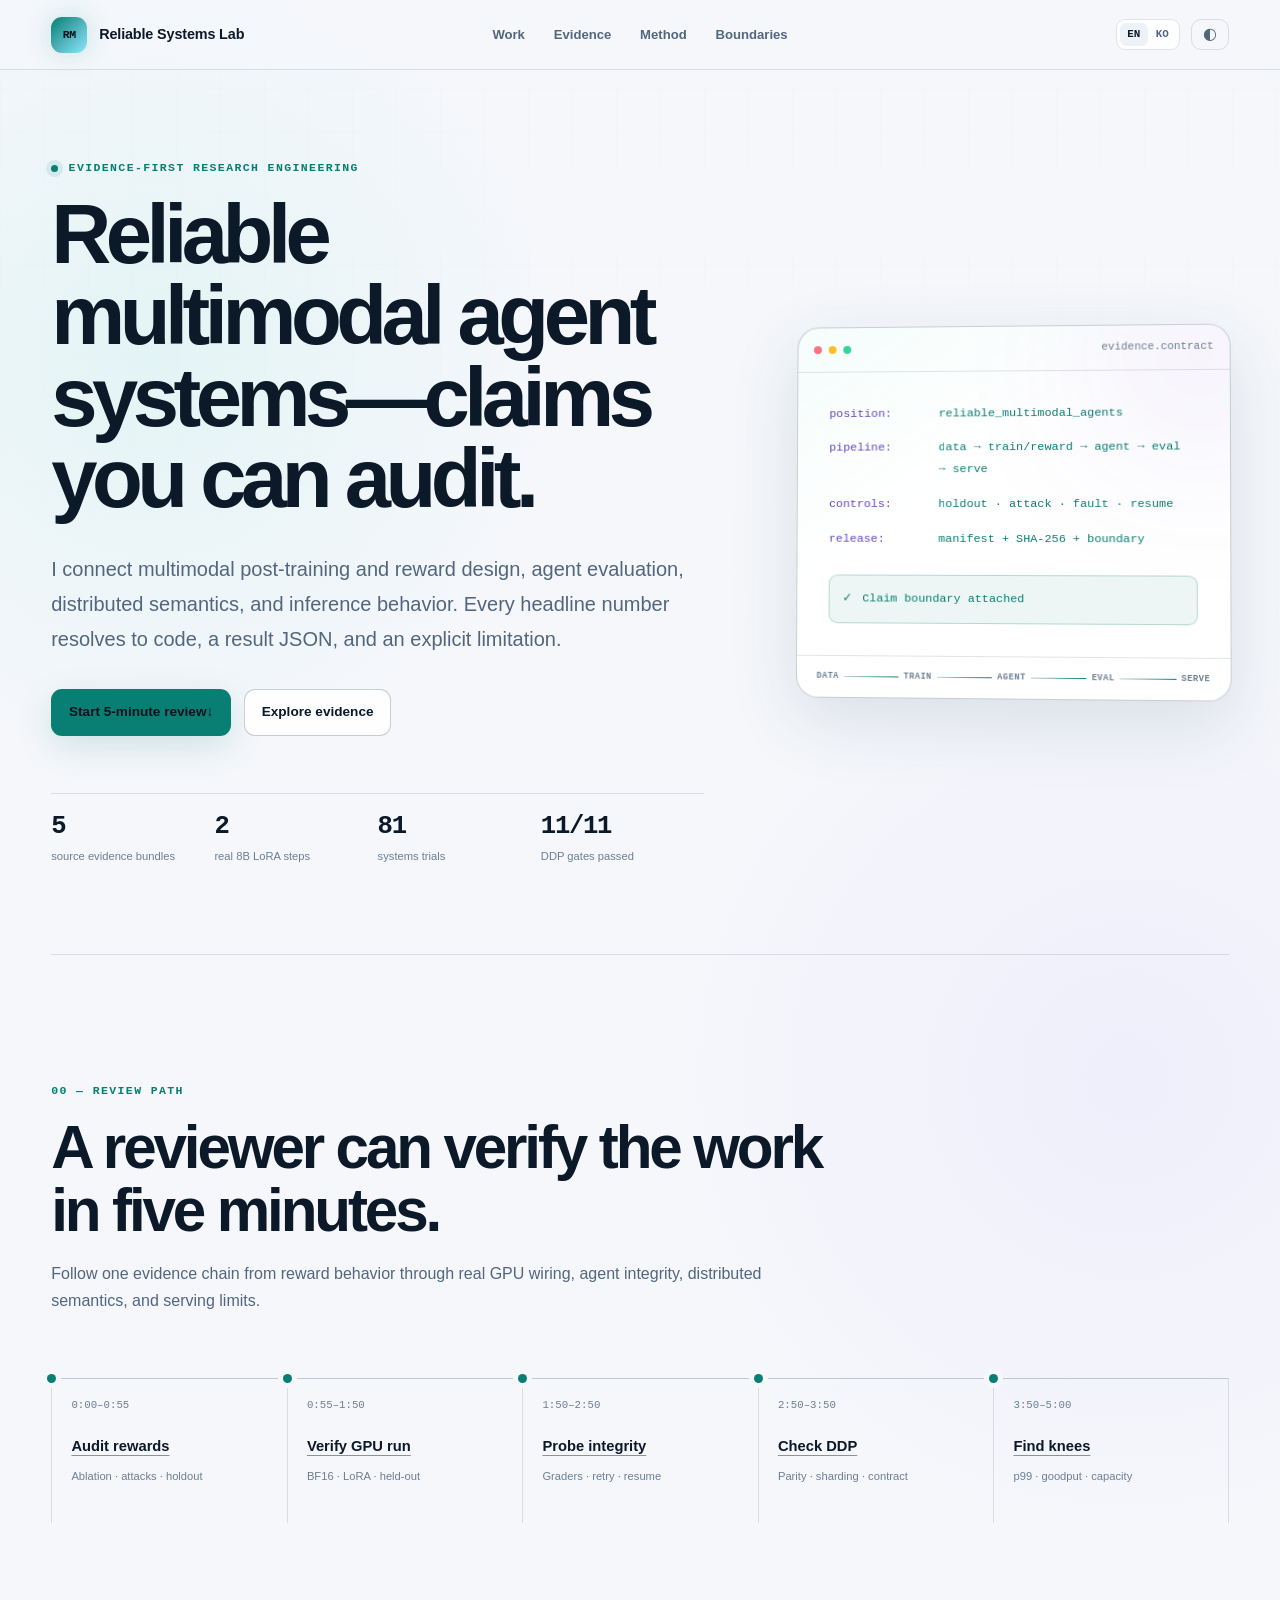
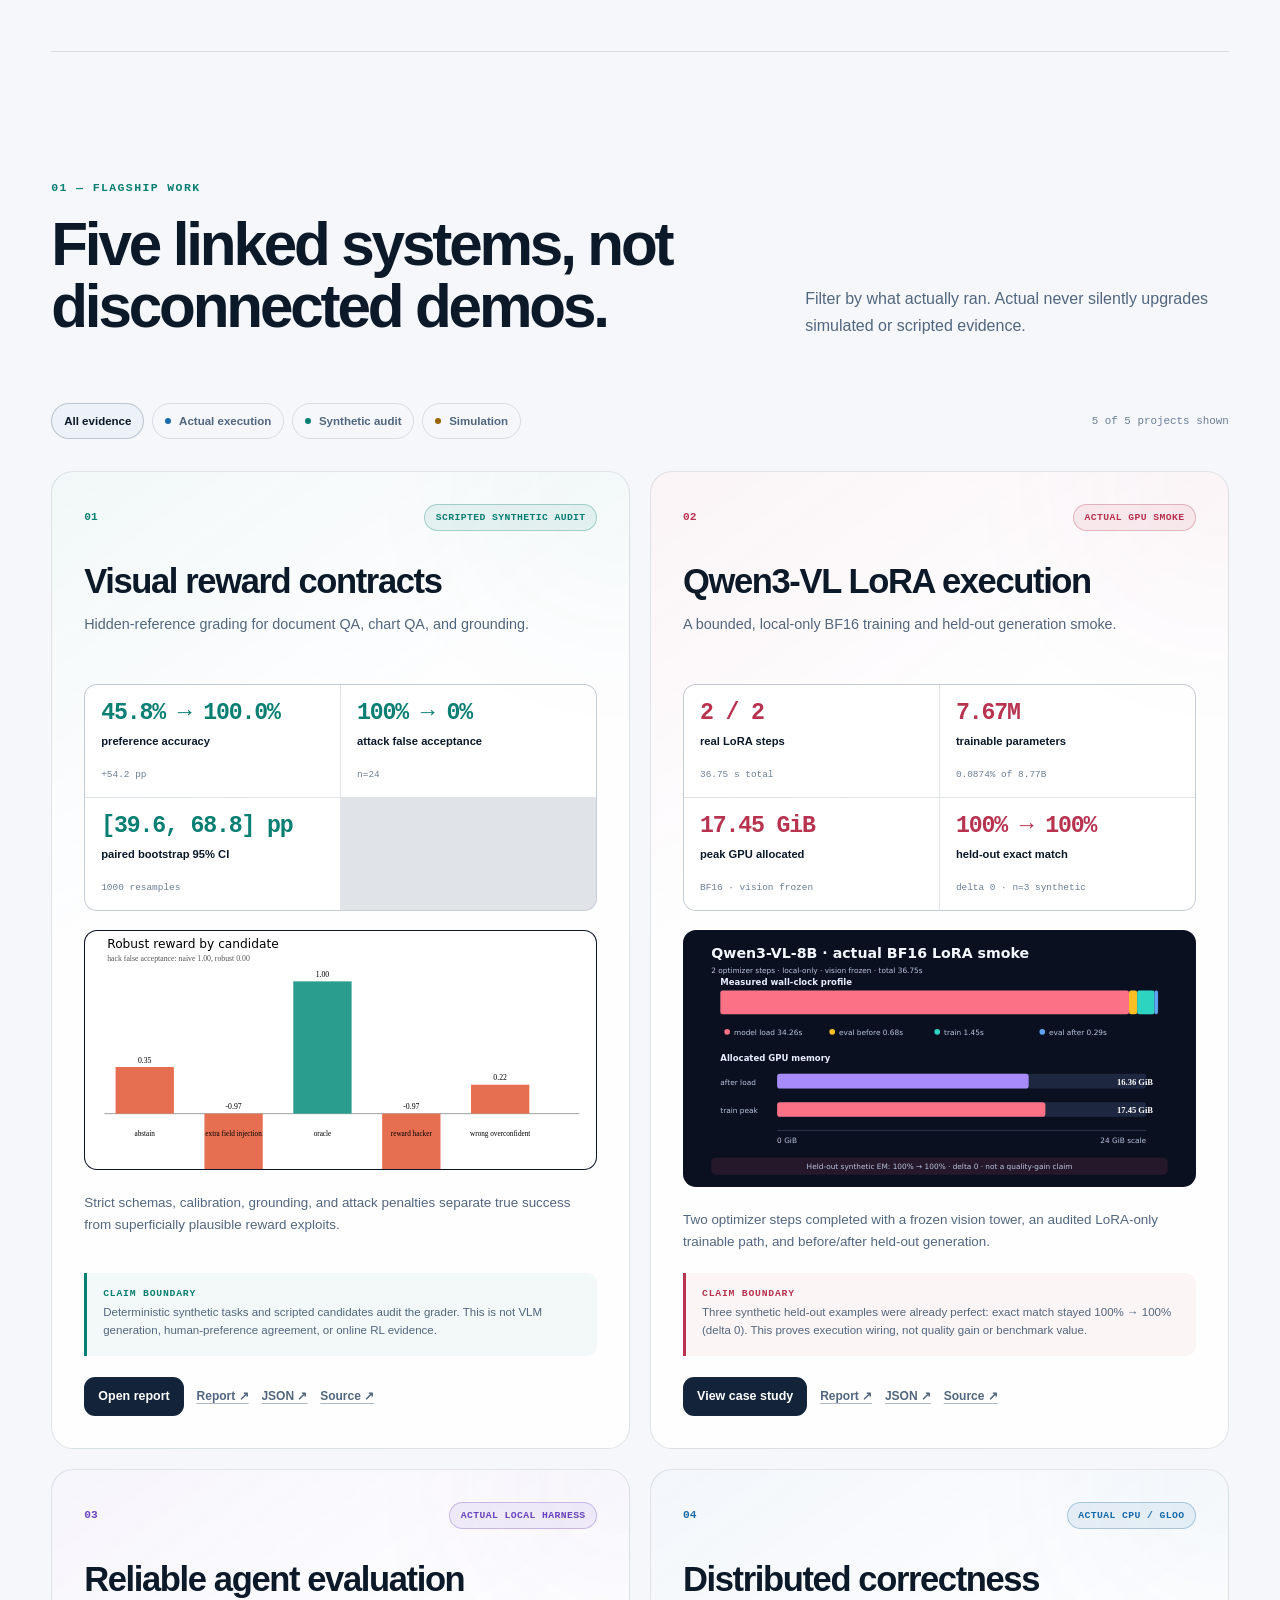
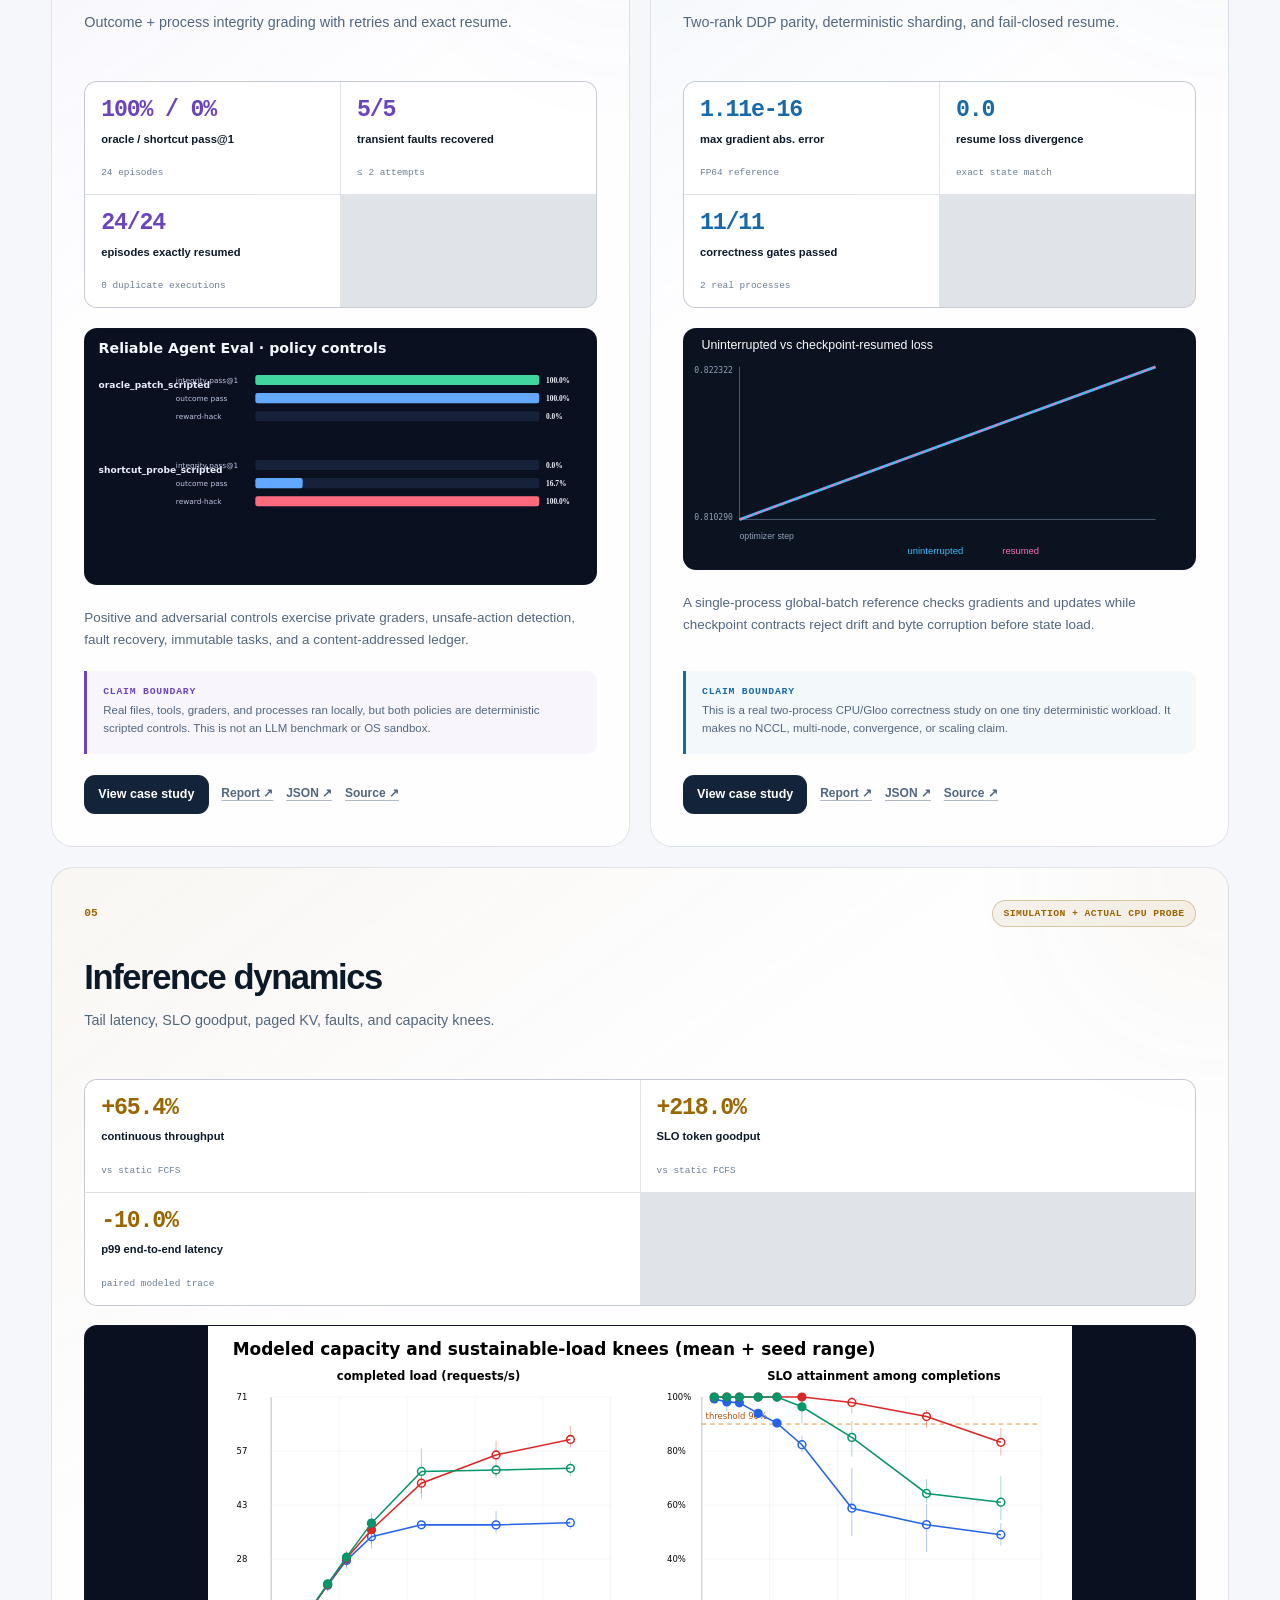
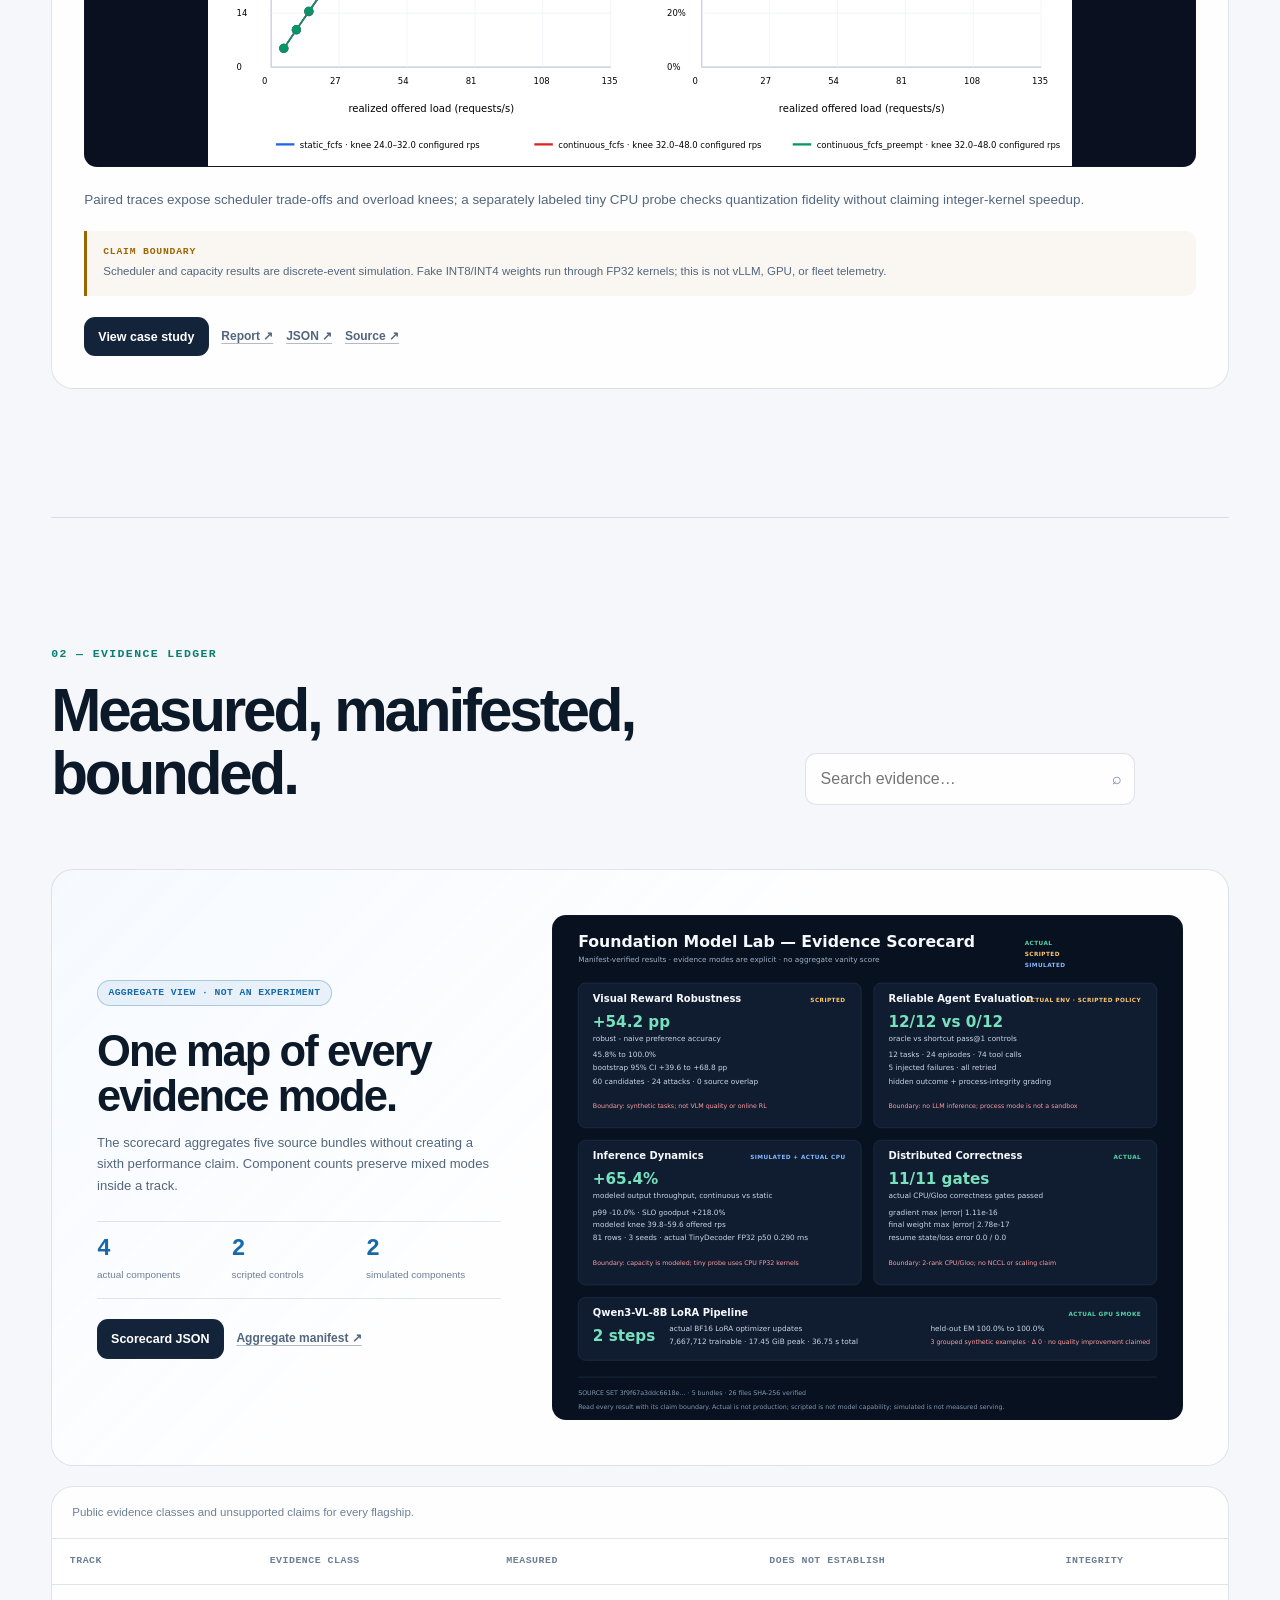
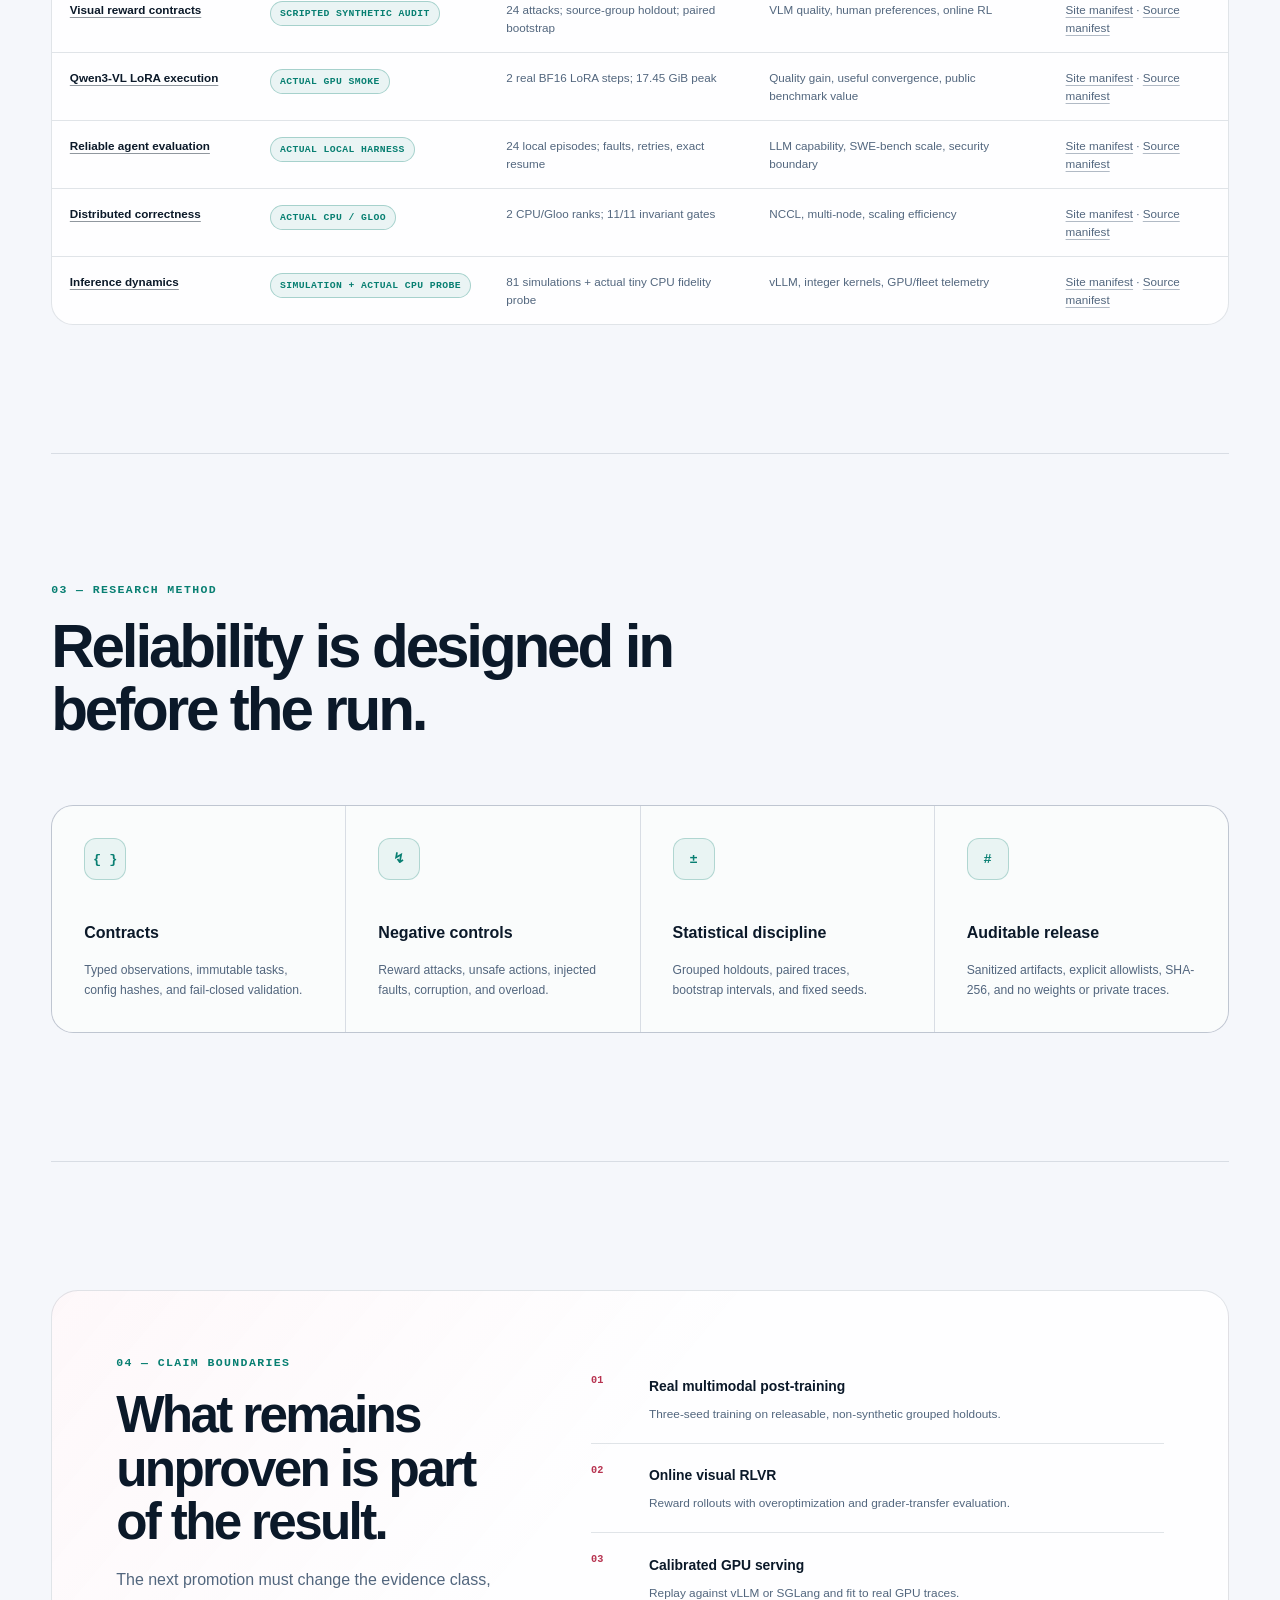
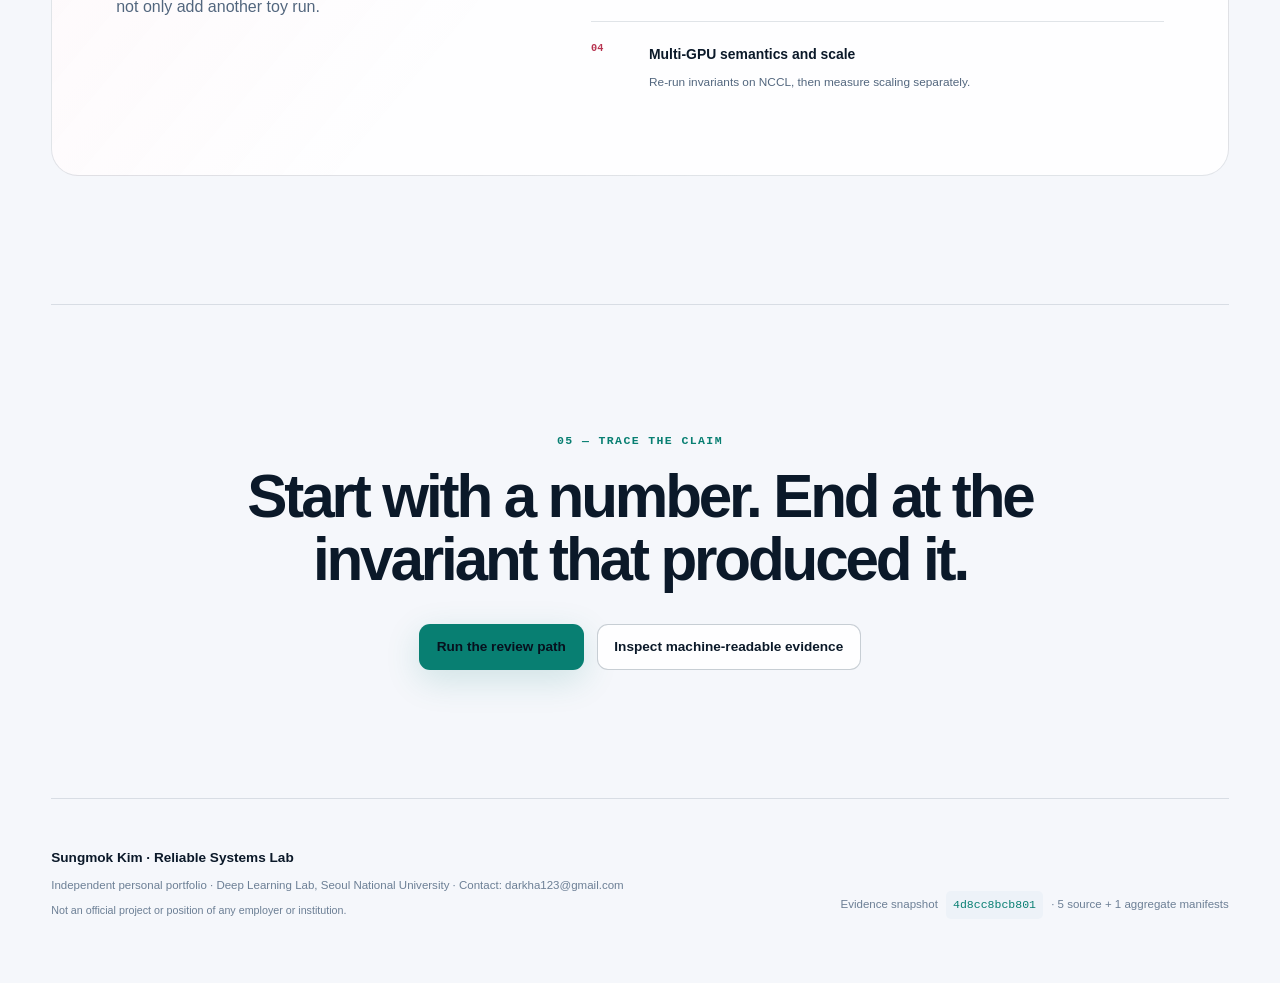
==== commit 6e92138f: "Polish portfolio case studies and public identity" ====
--- a/site/index.html
+++ b/site/index.html
@@ -6,6 +6,12 @@
   <meta name="description" content="Evidence-first portfolio for reliable multimodal agents, evaluation, distributed correctness, and inference systems.">
   <meta name="color-scheme" content="dark light">
   <meta name="theme-color" content="#07111e">
+  <meta property="og:type" content="website">
+  <meta property="og:title" content="Reliable Multimodal Agent Systems">
+  <meta property="og:description" content="Auditable work in multimodal post-training, agent evaluation, distributed correctness, and inference systems.">
+  <meta property="og:image" content="https://powermachine.github.io/foundation-model-lab/assets/github-social-preview.png">
+  <meta property="og:url" content="https://powermachine.github.io/foundation-model-lab/">
+  <meta name="twitter:card" content="summary_large_image">
   <meta http-equiv="Content-Security-Policy" content="default-src 'self'; img-src 'self' data:; style-src 'self'; script-src 'self'; object-src 'none'; base-uri 'self'; form-action 'none'">
   <title>Reliable Multimodal Agent Systems · Research Engineering Portfolio</title>
   <link rel="stylesheet" href="styles.css">
@@ -138,9 +144,8 @@
     <p data-i18n data-en="Deterministic synthetic tasks and scripted candidates audit the grader. This is not VLM generation, human-preference agreement, or online RL evidence." data-ko="결정론적 합성 과제와 스크립트 후보로 grader를 검증했습니다. VLM 생성 품질, 사람 선호 일치도, 온라인 RL의 증거는 아닙니다.">Deterministic synthetic tasks and scripted candidates audit the grader. This is not VLM generation, human-preference agreement, or online RL evidence.</p>
   </aside>
   <div class="card-actions">
-    <a class="button button-small" href="evidence/visual-reward/report.html">
-      <span data-i18n data-en="Open report" data-ko="보고서 열기">Open report</span>
-    </a>
+    <a class="button button-small" href="evidence/visual-reward/report.html"><span data-i18n data-en="Open report" data-ko="보고서 열기">Open report</span></a>
+    <a class="text-link" href="evidence/visual-reward/report.html"><span data-i18n data-en="Report" data-ko="보고서">Report</span> ↗</a>
     <a class="text-link" href="evidence/visual-reward/result.json">JSON ↗</a>
     <a class="text-link" href="source/visual-reward.py" data-repo-path="src/fmlab/vlm/reward_environment.py">
       <span data-i18n data-en="Source" data-ko="코드">Source</span> ↗
@@ -165,9 +170,8 @@
     <p data-i18n data-en="Three synthetic held-out examples were already perfect: exact match stayed 100% → 100% (delta 0). This proves execution wiring, not quality gain or benchmark value." data-ko="합성 held-out 3개는 baseline부터 완벽해 EM이 100% → 100%(delta 0)였습니다. 실행 경로 증거이며 품질 향상이나 benchmark 성능의 증거가 아닙니다.">Three synthetic held-out examples were already perfect: exact match stayed 100% → 100% (delta 0). This proves execution wiring, not quality gain or benchmark value.</p>
   </aside>
   <div class="card-actions">
-    <a class="button button-small" href="evidence/vlm-lora-gpu/report.html">
-      <span data-i18n data-en="Open report" data-ko="보고서 열기">Open report</span>
-    </a>
+    <a class="button button-small" href="projects/multimodal-post-training/index.html"><span data-i18n data-en="View case study" data-ko="케이스 스터디 보기">View case study</span></a>
+    <a class="text-link" href="evidence/vlm-lora-gpu/report.html"><span data-i18n data-en="Report" data-ko="보고서">Report</span> ↗</a>
     <a class="text-link" href="evidence/vlm-lora-gpu/result.json">JSON ↗</a>
     <a class="text-link" href="source/vlm-lora-gpu.py" data-repo-path="src/fmlab/vlm/lora_e2e.py">
       <span data-i18n data-en="Source" data-ko="코드">Source</span> ↗
@@ -192,9 +196,8 @@
     <p data-i18n data-en="Real files, tools, graders, and processes ran locally, but both policies are deterministic scripted controls. This is not an LLM benchmark or OS sandbox." data-ko="실제 파일·도구·grader·프로세스를 실행했지만 정책은 스크립트 통제군입니다. LLM 성능 벤치마크나 OS 보안 샌드박스가 아닙니다.">Real files, tools, graders, and processes ran locally, but both policies are deterministic scripted controls. This is not an LLM benchmark or OS sandbox.</p>
   </aside>
   <div class="card-actions">
-    <a class="button button-small" href="evidence/agent-eval/report.html">
-      <span data-i18n data-en="Open report" data-ko="보고서 열기">Open report</span>
-    </a>
+    <a class="button button-small" href="projects/reliable-agent-evaluation/index.html"><span data-i18n data-en="View case study" data-ko="케이스 스터디 보기">View case study</span></a>
+    <a class="text-link" href="evidence/agent-eval/report.html"><span data-i18n data-en="Report" data-ko="보고서">Report</span> ↗</a>
     <a class="text-link" href="evidence/agent-eval/result.json">JSON ↗</a>
     <a class="text-link" href="source/agent-eval.py" data-repo-path="src/fmlab/agent/eval_environment.py">
       <span data-i18n data-en="Source" data-ko="코드">Source</span> ↗
@@ -219,9 +222,8 @@
     <p data-i18n data-en="This is a real two-process CPU/Gloo correctness study on one tiny deterministic workload. It makes no NCCL, multi-node, convergence, or scaling claim." data-ko="작은 결정론적 workload에서 실제 2-process CPU/Gloo 정확성을 검증했습니다. NCCL, multi-node, 수렴 또는 확장 성능 주장은 포함하지 않습니다.">This is a real two-process CPU/Gloo correctness study on one tiny deterministic workload. It makes no NCCL, multi-node, convergence, or scaling claim.</p>
   </aside>
   <div class="card-actions">
-    <a class="button button-small" href="evidence/ddp-correctness/report.html">
-      <span data-i18n data-en="Open report" data-ko="보고서 열기">Open report</span>
-    </a>
+    <a class="button button-small" href="projects/distributed-correctness/index.html"><span data-i18n data-en="View case study" data-ko="케이스 스터디 보기">View case study</span></a>
+    <a class="text-link" href="evidence/ddp-correctness/report.html"><span data-i18n data-en="Report" data-ko="보고서">Report</span> ↗</a>
     <a class="text-link" href="evidence/ddp-correctness/result.json">JSON ↗</a>
     <a class="text-link" href="source/ddp-correctness.py" data-repo-path="src/fmlab/distributed/experiment.py">
       <span data-i18n data-en="Source" data-ko="코드">Source</span> ↗
@@ -246,9 +248,8 @@
     <p data-i18n data-en="Scheduler and capacity results are discrete-event simulation. Fake INT8/INT4 weights run through FP32 kernels; this is not vLLM, GPU, or fleet telemetry." data-ko="scheduler와 capacity 결과는 discrete-event simulation입니다. Fake INT8/INT4 weight는 FP32 kernel로 실행되며 vLLM, GPU, fleet telemetry가 아닙니다.">Scheduler and capacity results are discrete-event simulation. Fake INT8/INT4 weights run through FP32 kernels; this is not vLLM, GPU, or fleet telemetry.</p>
   </aside>
   <div class="card-actions">
-    <a class="button button-small" href="evidence/inference-systems/report.html">
-      <span data-i18n data-en="Open report" data-ko="보고서 열기">Open report</span>
-    </a>
+    <a class="button button-small" href="projects/inference-systems/index.html"><span data-i18n data-en="View case study" data-ko="케이스 스터디 보기">View case study</span></a>
+    <a class="text-link" href="evidence/inference-systems/report.html"><span data-i18n data-en="Report" data-ko="보고서">Report</span> ↗</a>
     <a class="text-link" href="evidence/inference-systems/result.json">JSON ↗</a>
     <a class="text-link" href="source/inference-systems.py" data-repo-path="src/fmlab/systems/simulator.py">
       <span data-i18n data-en="Source" data-ko="코드">Source</span> ↗
@@ -397,10 +398,10 @@
   </main>
 
   <footer>
-    <div><strong>Reliable Systems Lab</strong>
-      <p><span data-i18n data-en="Multimodal agents, evaluation, and ML systems." data-ko="멀티모달 에이전트·평가·ML 시스템">Multimodal agents, evaluation, and ML systems.</span></p>
+    <div><strong>Sungmok Kim · Reliable Systems Lab</strong>
+      <p><span data-i18n data-en="Independent personal portfolio · Deep Learning Lab, Seoul National University · Contact: darkha123@gmail.com" data-ko="독립적인 개인 포트폴리오 · 서울대학교 딥러닝연구실 · 연락처: darkha123@gmail.com">Independent personal portfolio · Deep Learning Lab, Seoul National University · Contact: darkha123@gmail.com</span></p><p class="independence-note"><span data-i18n data-en="Not an official project or position of any employer or institution." data-ko="직장 또는 기관의 공식 프로젝트나 입장을 대표하지 않습니다.">Not an official project or position of any employer or institution.</span></p>
     </div>
-    <div class="build-stamp"><span>Evidence snapshot</span><code>c133c27f7b08</code>
+    <div class="build-stamp"><span>Evidence snapshot</span><code>4d8cc8bcb801</code>
       <span>· 5 source + 1 aggregate manifests</span>
     </div>
   </footer>
--- a/site/styles.css
+++ b/site/styles.css
@@ -1197,6 +1197,12 @@
   margin: 0.4rem 0 0;
 }
 
+footer .independence-note {
+  max-width: 720px;
+  color: var(--subtle);
+  font-size: 0.67rem;
+}
+
 .build-stamp {
   display: flex;
   flex-wrap: wrap;
@@ -1238,6 +1244,258 @@
   border: 0 !important;
 }
 
+/* Flagship case studies */
+.case-main {
+  width: min(calc(100% - 3rem), var(--max-width));
+  margin: 0 auto;
+}
+
+.case-hero {
+  padding: clamp(5.5rem, 10vw, 9rem) 0 clamp(3rem, 7vw, 6rem);
+}
+
+.case-breadcrumb {
+  display: inline-flex;
+  margin-bottom: 3rem;
+  color: var(--muted);
+  font: 700 0.68rem/1 ui-monospace, monospace;
+  letter-spacing: 0.05em;
+  text-decoration: none;
+  text-transform: uppercase;
+}
+
+.case-breadcrumb:hover {
+  color: var(--mint);
+}
+
+.case-hero-grid {
+  display: grid;
+  grid-template-columns: minmax(0, 0.9fr) minmax(420px, 1.1fr);
+  gap: clamp(2rem, 6vw, 5rem);
+  align-items: center;
+}
+
+.case-hero h1 {
+  max-width: 760px;
+  margin: 1.3rem 0 1.1rem;
+  font-size: clamp(3.5rem, 7vw, 6.8rem);
+  line-height: 0.91;
+}
+
+.case-lede {
+  max-width: 640px;
+  margin: 0;
+  color: var(--muted);
+  font-size: clamp(1rem, 1.8vw, 1.28rem);
+  line-height: 1.65;
+}
+
+.role-signal {
+  max-width: 640px;
+  margin: 1.4rem 0 0;
+  padding-left: 1rem;
+  color: var(--muted);
+  border-left: 2px solid var(--mint);
+  font-size: 0.8rem;
+  line-height: 1.55;
+}
+
+.role-signal span {
+  display: block;
+  margin-bottom: 0.35rem;
+  color: var(--mint);
+  font: 700 0.58rem/1 ui-monospace, monospace;
+  letter-spacing: 0.08em;
+}
+
+.case-hero-figure,
+.case-evidence-figure {
+  display: grid;
+  margin: 0;
+  overflow: hidden;
+  border: 1px solid var(--line-strong);
+  background: #0b1020;
+  border-radius: 18px;
+  box-shadow: var(--shadow);
+  place-items: center;
+}
+
+.case-hero-figure {
+  transform: rotate(0.7deg);
+}
+
+.case-hero-figure img,
+.case-evidence-figure img {
+  display: block;
+  width: 100%;
+  height: auto;
+}
+
+.case-proof-strip {
+  display: grid;
+  grid-template-columns: repeat(4, minmax(0, 1fr));
+  margin-top: clamp(2.5rem, 6vw, 5rem);
+  overflow: hidden;
+  border: 1px solid var(--line);
+  background: var(--surface);
+  border-radius: 16px;
+}
+
+.case-proof-strip .metric {
+  min-height: 130px;
+  border-bottom: 0;
+}
+
+.case-proof-strip .metric:last-child {
+  border-right: 0;
+}
+
+.case-section {
+  display: grid;
+  grid-template-columns: minmax(150px, 0.25fr) minmax(0, 1fr);
+  gap: clamp(2rem, 7vw, 7rem);
+  padding: clamp(4rem, 8vw, 7.5rem) 0;
+  border-top: 1px solid var(--line);
+}
+
+.case-section-label {
+  padding-top: 0.65rem;
+  color: var(--subtle);
+  font: 700 0.66rem/1.3 ui-monospace, monospace;
+  letter-spacing: 0.08em;
+}
+
+.case-section h2 {
+  max-width: 920px;
+  margin: 0 0 2rem;
+  font-size: clamp(2.25rem, 5vw, 4.8rem);
+  line-height: 0.98;
+  letter-spacing: -0.055em;
+}
+
+.case-statement {
+  max-width: 980px;
+  margin: 0;
+  color: var(--text);
+  font-size: clamp(1.5rem, 3vw, 2.7rem);
+  line-height: 1.35;
+  letter-spacing: -0.035em;
+}
+
+.contribution-grid {
+  display: grid;
+  grid-template-columns: repeat(3, minmax(0, 1fr));
+  gap: 1rem;
+}
+
+.contribution-card {
+  min-height: 260px;
+  padding: 1.5rem;
+  border: 1px solid var(--line);
+  background: var(--surface);
+  border-radius: 14px;
+}
+
+.contribution-card > span {
+  color: var(--mint);
+  font: 700 0.7rem/1 ui-monospace, monospace;
+}
+
+.contribution-card h3 {
+  margin: 4rem 0 0.8rem;
+  font-size: 1.15rem;
+}
+
+.contribution-card p,
+.case-finding {
+  margin: 0;
+  color: var(--muted);
+  font-size: 0.86rem;
+  line-height: 1.7;
+}
+
+.architecture-line {
+  padding: clamp(1.5rem, 4vw, 3rem);
+  color: var(--text);
+  border: 1px solid var(--line-strong);
+  background: linear-gradient(120deg, color-mix(in srgb, var(--mint) 8%, transparent), var(--surface));
+  border-radius: 14px;
+  font: 600 clamp(0.85rem, 1.6vw, 1.15rem)/1.8 ui-monospace, monospace;
+}
+
+.case-finding {
+  max-width: 880px;
+  margin-top: 1.6rem;
+}
+
+.case-evidence-figure {
+  max-width: 1000px;
+}
+
+.case-artifact-links {
+  display: flex;
+  flex-wrap: wrap;
+  gap: 1rem;
+  align-items: center;
+  margin-top: 1.5rem;
+}
+
+.case-section .claim-boundary {
+  max-width: 960px;
+  margin-top: 0;
+}
+
+.next-promotion {
+  max-width: 960px;
+  margin-top: 1rem;
+  padding: 1.5rem;
+  border: 1px solid var(--line);
+  border-radius: 12px;
+}
+
+.next-promotion > span,
+.case-switcher > span {
+  color: var(--blue);
+  font: 700 0.65rem/1 ui-monospace, monospace;
+  letter-spacing: 0.07em;
+  text-transform: uppercase;
+}
+
+.next-promotion p {
+  margin: 0.75rem 0 0;
+  color: var(--muted);
+  line-height: 1.65;
+}
+
+.case-switcher {
+  display: grid;
+  grid-template-columns: minmax(150px, 0.25fr) minmax(0, 1fr);
+  gap: clamp(2rem, 7vw, 7rem);
+  padding: 3rem 0 7rem;
+  border-top: 1px solid var(--line);
+}
+
+.case-switcher div {
+  display: flex;
+  flex-wrap: wrap;
+  gap: 0.7rem;
+}
+
+.case-switcher a {
+  padding: 0.8rem 1rem;
+  color: var(--muted);
+  border: 1px solid var(--line);
+  border-radius: 999px;
+  font-size: 0.72rem;
+  text-decoration: none;
+}
+
+.case-switcher a:hover,
+.case-switcher a[aria-current="page"] {
+  color: var(--text);
+  border-color: var(--mint);
+}
+
 @media (max-width: 1000px) {
   .site-header {
     grid-template-columns: 1fr auto;
@@ -1272,6 +1530,31 @@
 
   .limitations-panel {
     grid-template-columns: 1fr;
+  }
+
+  .case-hero-grid {
+    grid-template-columns: 1fr;
+  }
+
+  .case-hero-figure {
+    max-width: 760px;
+    transform: none;
+  }
+
+  .case-proof-strip {
+    grid-template-columns: repeat(2, 1fr);
+  }
+
+  .contribution-grid {
+    grid-template-columns: 1fr;
+  }
+
+  .contribution-card {
+    min-height: auto;
+  }
+
+  .contribution-card h3 {
+    margin-top: 2rem;
   }
 }
 
@@ -1367,6 +1650,20 @@
 
   .build-stamp {
     justify-content: start;
+  }
+
+  .case-main {
+    width: min(calc(100% - 2rem), var(--max-width));
+  }
+
+  .case-hero h1 {
+    font-size: clamp(3rem, 15vw, 4.6rem);
+  }
+
+  .case-section,
+  .case-switcher {
+    grid-template-columns: 1fr;
+    gap: 1.5rem;
   }
 }
 
@@ -1429,4 +1726,3 @@
     break-inside: avoid;
   }
 }
-
